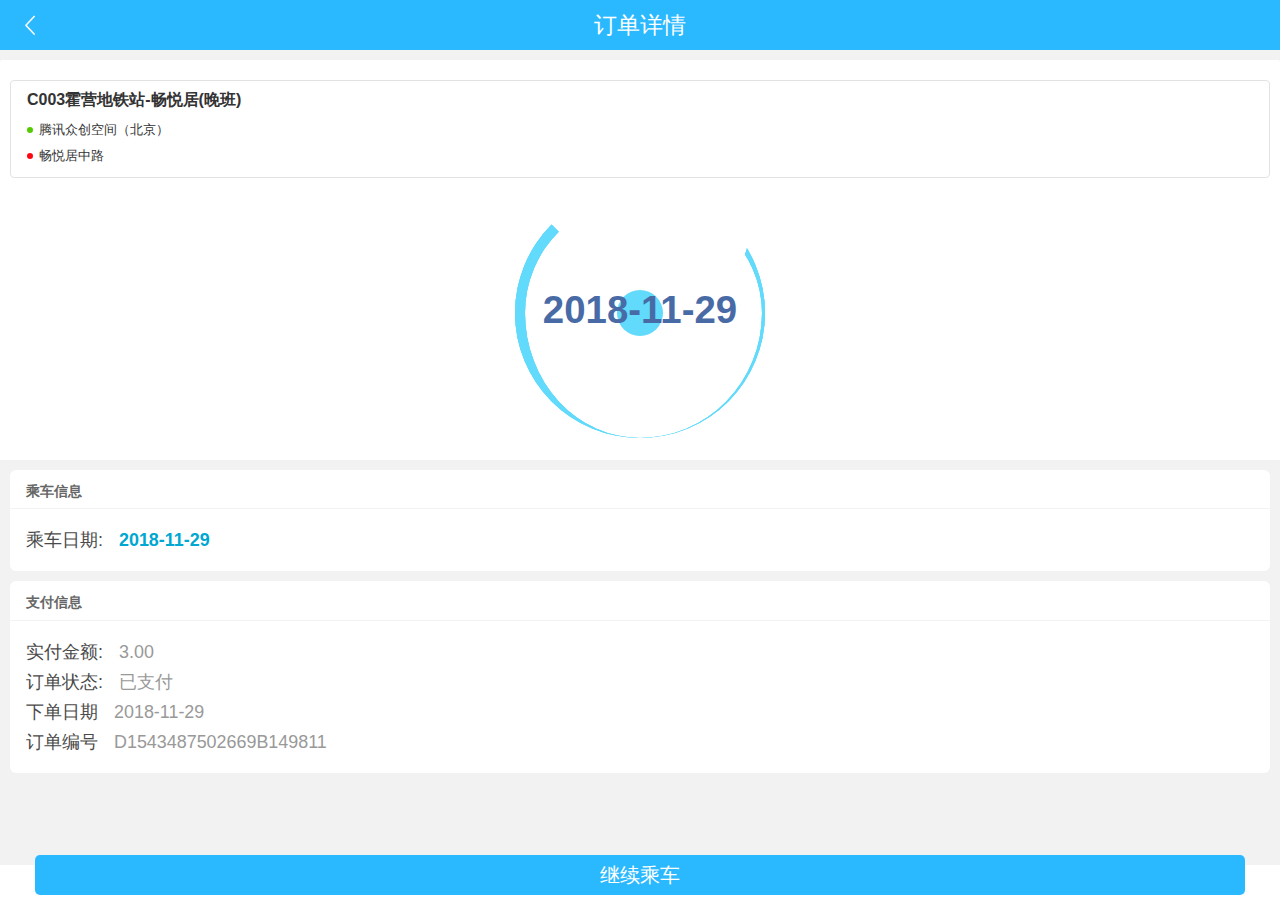
==== index.html @ df931cf4 "commit" ====
<!DOCTYPE html>
<html>
    <head>
        <meta charset="UTF-8">
        <title>Rainbow</title>
        <meta content='width=device-width, initial-scale=1, maximum-scale=1, user-scalable=no' name='viewport'>
        <meta name="viewport" content="initial-scale=1.0, user-scalable=no" />
        <link href="./weui.min.css" rel="stylesheet" />
        <link href="./jquery-weui.css" rel="stylesheet" />
        <link href="./wechat.css" rel="stylesheet" />
        <script src="./vue.js"></script>

        <style>
            #cnzz_stat_icon_1261420836{
                display: none;
            }
        </style>
    </head>
    <body>
<link rel="stylesheet" href="./ticket.css" />
<style type="text/css">
    /* body {
         overflow: hidden;
     }*/
    .weui_cell_new:before {
        content: " ";
        position: absolute;
        top: 0;
        width: 100%;
        height: 1px;
        color: #D9D9D9;
        -webkit-transform-origin: 0 0;
        transform-origin: 0 0;
        -webkit-transform: scaleY(0.5);
        transform: scaleY(0.5);
        left: 15px;
    }

    .weui_cell {
        border-bottom: 1px solid #f2f2f2;
    }
    .weui_cell:after{
        border: none;
    }
    #orderDetail {
        position: absolute;
        padding-bottom: 80px;
        top: 50px;
        bottom: 35px;
        left: 0;
        right: 0;
    }
    #nowTicket{
        width: 97%;
        padding: 6px 1.5%;
        background: #fff;
        border-radius: 6px;
    }
    .open_wechat{
        display: none;
        position: fixed;
        top: -1px;
        left: 0;
        z-index: 10;
    }
    .open_wechat img{
        width: 100%;
    }
    #share{
        display: none;
    }
    .every_bill_title{
        margin-right: 16px;
    }
</style>

<div class="open_wechat">
    <img src="http://www.rainbow-bus.cn/rainbow/wechat/img/open_wechat.png">
</div>
<div id="ferryDetails">
    <div class="headerBar ">
        <a class="go_back" href="javascript:void(0);"></a>
        订单详情
        <span class="cright back_rule" id="backRule" href="javascript:void(0)" hidden><i>?</i></span>
        <span class="cright back_ticket" style="width:40px;right:30px;" id="bak" href="javascript:void(0)" hidden>退款</span>
    </div>
    <div class="content" id="orderDetail">
        <div class="driver_name" style="display: none;">
            <p class="diver_name_word" id="busDriver1"></p>
            <p class="diver_procurator" id="procurator"></p>
        </div>
        <div class=" bill_number" style="height: 10px;">
            <!--订单编号：<span id="orderNum"></span>-->
        </div>

        <div class="today_ticket" style="padding:10px 0; background: #fff" v-if="isCheckTicket">
            <div class="ticket_title clearfix" style="height: 98px;">
                <h3 class="route_name" v-text="routeName"></h3>
                <div class="start_end clearfix">
                    <p class=" start_ads clearfix" style=" height:18px; line-height: 18px; font-size: 13px;">
                        <i class=" cleft start_circle"></i>
                        <span class="cleft" v-text="firstStationName"></span>
                    </p>
                    <p class=" end_ads clearfix" style=" height:18px; line-height: 18px; font-size: 13px;">
                        <i class="cleft end_circle"></i>
                        <span class="cleft" v-text="lastStationName"></span>
                    </p>
                </div>
            </div>
            <div class="" style="height:200px;">
                <!--<h3 style=" margin-top: 12px; font-size: 43px; padding: 36px 0 0; text-align: center;color:#486ba6; " id="car_number1"></h3>-->
                <div class="seat_info" style="color: #486ba6;">
                    <div class="clearfix bg_animate seat_info_block" style=" position: absolute; top: 96px; font-size: 1.5rem; font-weight: bold; width:100%; margin: 0 auto;text-align: center;z-index: 10; background-image: none;">
                        <div>
                            <span v-text="carTime"></span>
                        </div>
                    </div>
                    <!--旋转-->
                    <div class="circles" style="top:0" v-show="isCheckTicket">
                        <!--v-show="isCheckTicket"-->
                        <div></div>
                        <div></div>
                        <div></div>
                        <span></span>
                    </div>
                </div>
            </div>
    </div>
        <div id="otherTicket" class="bill_details" style="padding-bottom: 13px;" v-if="!isCheckTicket">
        <div class="clearfix route_details_title">
            <h3 class="route_name cleft" id="route_name1" v-text="routeName"></h3>
        </div>
        <div class="start_end">
            <div class="clearfix start_point mt2">
                <i class=" cleft start_circle"></i>
                <p class="cleft" style="width: 84%; overflow:hidden; white-space: nowrap;text-overflow: ellipsis " v-text="firstStationName"></p>
            </div>

            <div class="clearfix end_point">
                <i class=" cleft end_circle"></i>
                <p class="cleft" style="width: 84%; overflow:hidden; " v-text="lastStationName"></p>
            </div>
        </div>
        <div class="seat_info" style="display: none;">
            <div class="clearfix seat_info_block" style="font-weight: bold; width:90%; margin: 0 auto;text-align: center;">
                <div>
                </div>
            </div>
        </div>
        </div>
        <div id="more_operate" class="clearfix more_operate" style="display: none;">
        <a id="join_talk" class="cleft car_position join_talk_2">加入群聊</a>
        <a id="vp" class="cright car_position" href="javascript:void(0);">站点信息</a>
        </div>
        <div id="other_details_info">
        <div class="bill_details">
            <h3 class="route_details_title">乘车信息</h3>
            <ul class="bill_details_list">
                <li class="clearfix">
                    <span class="cleft every_bill_title">乘车日期:</span>
                    <p class="cleft" style="color: #00a7d0; font-weight: bold;" v-text="carTime"></p>
                </li>
            </ul>
        </div>

        <div class="bill_details">
            <h3 class="route_details_title">支付信息</h3>
            <ul class="bill_details_list">
                <li class="clearfix">
                    <span class="cleft every_bill_title">实付金额:</span>
                    <p class="cleft" id="paid" v-text="money"></p>
                </li>
                <li class="clearfix">
                    <span class="cleft every_bill_title">订单状态:</span>
                    <p class="cleft" id="orderState" v-text="orderStatusT"></p>
                </li>
                <li class="clearfix">
                    <span class="cleft every_bill_title ">下单日期</span>
                    <p class="cleft orange" style="color: #999;" v-text="carTime"></p>
                </li>
                <li class="clearfix">
                    <span class="cleft every_bill_title ">订单编号</span>
                    <p class="cleft orange" style="color: #999;" v-text="orderNumber"></p>
                </li>
            </ul>
        </div>
        <div style="height: 2px;background: #f2f2f2;"></div>
        <div class="weui_cell_new" style="display:none ;padding: 0px 10px 0px 10px;">
            <div class="weui_cell_bd weui_cell_primary" style="font-size: 12px;">
                <span>发车时间：</span><span id="routeTime"></span>
                <button id="payMoney" style="display: none;float: right;margin-right: 10px;color:white;
                    height: 30px;width: 60px;background-color: #05B402;border: 0;border-radius: 5px;">支付
                </button>

            </div>
        </div>
        </div>



    <div class="weui_cells" style=" display:none ;margin-top:0;background-color: white;">
        <div class="weui_cell" style="padding: 10px;border:0;">
            <div class="weui_cell_bd weui_cell_primary">
                <span id="type"></span>
            </div>
            <div class="weui_cell_new">
                <div class="weui_cell_bd weui_cell_primary" style="font-size: 12px;">
                    <!--<span>下单时间：</span><span id="createTime"></span>-->
                </div>
            </div>
        </div>
        <div class="weui_cell" style="padding: 5px 10px 5px 10px;">
            <div class="weui_cell_bd weui_cell_primary" style=" font-size: 16px">
                <span id="routeName"></span>
            </div>
        </div>
        <div class="weui_cell_new" style="padding: 0px 10px 0px 10px;border-top: 5px;">
            <div class="weui_cell_bd weui_cell_primary" style="font-size: 12px">
                <span>行&#12288;&#12288;程：</span><span id="distance"></span><span>公里</span>
            </div>
        </div>
        <div class="weui_cell_new" style="padding: 0px 10px 0px 10px;">
            <div class="weui_cell_bd weui_cell_primary" style="font-size: 12px;">
                <span>用&#12288;&#12288;时：约<span id="tripTime"></span>分钟</span>
            </div>
        </div>

        <div class="weui_cell_new" style="padding: 0px 10px 0px 10px;border-top: 5px;">
            <div class="weui_cell_bd weui_cell_primary" style="font-size: 12px">
                <span>到站时间：</span><span id="firstTime"></span>
            </div>
        </div>
        <div class="weui_cell weui-row weui-no-gutter" style="font-size: 14px; ">
            <div class="weui_cell_bd weui_cell_primary weui-col-60">
                <span>车票</span>
            </div>
            <div class=" weui-col-40 weui-row weui-no-gutter" style="color: red">
                <span class="weui-col-50" style="padding-left: 15%;">X<span id="count"></span></span>
                <span class="weui-col-50">￥<span id="ticketPrice"></span></span>
            </div>
        </div>
        <div id="service" class="weui_cells" style="margin-top: 0"></div>

    </div>
    </div>
    <div class="pay_moneyDiv" style="position: fixed; padding-top: 0;">
        <a id="btn_a" href="/rainbow/wechat/cht" class="weui_btn_warn pay_money_btn">继续乘车</a>
    </div>
    <div class="weui_dialog_confirm" id="dialog1" style="display: none;">
        <div class="weui_mask weui_mask_visible"></div>
        <div class="weui_dialog weui_dialog_visible">
            <div class="trade_record_title" style="width: 50%;border-color: #999; margin: 0 auto 26px;;">
                <p style="background: #fafafc;font-size: 0.8rem;color: #555; font-weight: bold;">退订车票</p>
            </div>
            <div class="weui_dialog_bd" style="color: #333; text-align: center; font-size: 15px;"><span v-text="firstStationName"></span>--<span v-text="lastStationName"></span></div>
            <div class="weui_dialog_bd" style="margin: 10px auto; font-size: 14px; text-align: center;">乘车日期<span id="serviceDate_t"></span><br />退款金额￥<span id="paid_t"></span><span id="pay_hand" style="display: none;">&nbsp;&nbsp;手续费￥<span id="pay_handling"></span></span></div>

            <!--<div class="weui_dialog_bd">退款金额￥<span>20.00</span></div>-->
            <!--<div class="weui_dialog_bd">退款后,金额会以零钱方式退回到您的账户</div>-->
            <div class="clearfix" style="margin: 20px;">
                <a id="cancelBtn" href="javascript:;" class="cright pay_money_btn" style="width: 47%; height: 38px;background: #fff;color:#999;border:1px solid #ccc; ">取消</a>
                <a id="okBtn" href="javascript:;" class="cleft pay_money_btn" style="width: 47%;">确定</a>
            </div>
            <p id="returnCount" style="margin:-10px 0 10px 0;text-align: center;color: red"></p>
        </div>
    </div>

    <div class="weui_dialog_alert" id="dialogDelete" style="display: none;">
        <div class="weui_mask weui_mask_visible"></div>
        <div class="weui_dialog weui_dialog_visible">
            <div class="weui_dialog_hd"><strong class="weui_dialog_title">提示</strong></div>
            <div class="weui_dialog_bd">
                <div class="weui_cell">
                    <label style="width: 100%;text-align: center;">是否确定删除</label>
                </div>
            </div>
            <div class="weui_dialog_ft">
                <a id="noDelete" href="javascript:;" class="weui_btn_dialog default"
                   style="border-right: 2px solid #d5d5d6;">取消</a>
                <a id="okDelete" href="javascript:;" class="weui_btn_dialog primary">确定</a>
            </div>
        </div>
    </div>
    <form id="detailForm" action="" method="post">
        <input id="soIdHidden" name="soIdHidden" type="hidden" value="154348750287822099187"/>
        <input id="buyTypeHidden" type="hidden" />
        <input id="tbHidden" name="tbHidden" type="hidden" value="0"/>
        <input id="idHidden" type="hidden"/>
        <input id="tboneHidden" type="hidden"/>
        <input id="moneyHidden" type="hidden"/>
        <input id="passengerIdHidden" type="hidden"/>
        <input id="driverIdHidden" type="hidden"/>
        <input id="goodCountC" type="hidden"/>
        <input id="badCountC" type="hidden"/>
        <input id="planIdHidden" type="hidden"/>
        <input id="routesId" name="routesIdHidden" type="hidden" value=""/>
        <input id="uid" name="uidHidden" type="hidden" value=""/>
        <input id="did" name="didHidden" type="hidden" value=""/>
        <input id="orderId" name="orderIdHidden" type="hidden" />
        <input id="createTimeHidden" name="createTimeHidden" type="hidden" />
        <!--分享title-->
        <input id="titleHidden" name="titleHidden" type="hidden" />
        <!--分享url-->
        <input id="urlHidden" name="urlHidden" type="hidden" />
        <!--分享imgUrl-->
        <input id="imgUrlHidden" name="imgUrlHidden" type="hidden" />
    </form>
</div>
        <div class="weui_dialog_alert" id="dialog" style="display: none;">
            <div class="weui_mask weui_mask_visible"></div>
            <div class="weui_dialog weui_dialog_visible">
                <div class="weui_dialog_hd"><strong class="weui_dialog_title"></strong></div>
                <div class="weui_dialog_bd"></div>
                <div class="weui_dialog_ft">
                    <a id="okBtn"  href="javascript:$('#dialog').hide();" class="weui_btn_dialog primary">确定</a>
                </div>
            </div>
        </div>

        <!--new dialog-->
        <div class="weui_dialog_alert" id="newDialog" style="display: none;">
            <div class="weui_mask weui_mask_visible" id="closeDialog" ></div>
            <div class="weui_dialog weui_dialog_visible">
                <!--<div class="weui_dialog_hd"><strong class="weui_dialog_title"></strong></div>-->
                <div class="clearfix weui_dialog_bd" style="padding: 18px 0;">
                    <div class="cleft dig_img">&nbsp;</div>
                    <div class="cleft dig_content" style="width: 63%;">
                        <img class="dig_warning" src="/rainbow/wechat/img/dig_warning.png">
                        <img class="dig_success" src="/rainbow/wechat/img/dig_success.png">
                        <div class="dig_title"></div>
                        <div class="dig_text"></div>
                    </div>
                </div>
               <!-- <div class="weui_dialog_ft">
                    <a id="closeDialog" href="javascript:$('#dialog').hide();" class="weui_btn_dialog primary">确定</a>
                </div>-->
            </div>
        </div>
        <form>
            <input id="userId_index" type="hidden" />
        </form>
<script>
    new Vue({
        el:'#ferryDetails',
        data:{
            routeName:'',
            orderId:'',
            orderNumber:'',
            carTime:'',
            driveName:'',
            money:'',
            orderStatus: '1',
            isCheckTicket: false,
            firstStationName:'',
            lastStationName:'',
        },
        mounted:function () {
            this.getDetails();
        },
        computed:{
            orderStatusT:function () {
                if(this.orderStatus == 0){
                    return '已支付'
                }else {
                    return '已失效'
                }
            }
        },
        methods:{
            getDetails:function () {
                var res = {"status":true,"code":200,"msg":"OK","data":[{"orderInfo":{"isArchived":0,"id":"154348750287822099187","routeType1":0,"isFavorable":null,"nonce_str":"98F3C7095E8E104FC156","prepay_id":"wx29183142829459cf4b55cbfb2120853820","driverName":"袁师傅","bus_number":"C004","bus_order_number":"京AW7502","driverId":225,"goodNo":0,"badNo":0,"service_number_plans_id":16078,"sumPrice":"3.00","sfMoney":"3.00","ticketCount":1,"orderSeats":null,"seatNum":null,"evaluation":null,"money":"0.00","passengerId":149811,"ticketCoupons":0,"state":0,"isCheckTicket":1,"routeName":"C003霍营地铁站-畅悦居(晚班)","routesId":682,"routeType":0,"firstTime":"18:00:00","finalTime":"21:05:00","distance":0,"createTime":"2018-11-29 18:31:42","create_time":"2018-11-29T10:31:42.000Z","orderNumber":"D1543487502669B149811","ticketPrice":"3.00","serviceDate":"2018-11-29","serviceEndDate":"2018-11-29 21:05","serviceTime":"18:00:00","enable":1,"complete":0,"snpId":16078,"serviceDateTime":"2018-11-29 17:30","first_stationTime":"2018-11-29 18:00","last_stationTime":"2018-11-29 18:15","up_station_id":16411,"down_station_id":14753,"now":"2018-11-29 18:31:52","up_station_name":"腾讯众创空间（北京）","down_station_name":"畅悦居中路","buy_ticket_type":null,"up_station_time":"2018-11-29 00:00"},"teXiao":"green_line"}]}
                // axios.post('/rainbow/wechat/shuttlebus/getOrederInfo',{
                //     isArchived: '0',
                //     orderId:'154348750287822099187'
                // }).then(function (res) {
                //     if(res.status){
                    console.log('loaded')
                        var details = res.data[0].orderInfo;
                        this.orderId = details.id;
                        this.orderNumber = details.orderNumber;
                        this.carTime = details.createTime.split(' ')[0];
                        this.driveName = details.driverName;
                        this.routeName = details.routeName;
                        this.money = details.sumPrice;
                        this.orderStatus = details.state;
                        this.firstStationName = details.up_station_name;
                        this.lastStationName = details.down_station_name;
                        if(details.isCheckTicket == 1){ //是否验票
                            this.isCheckTicket = true;
                        }
                //     }
                // }.bind(this)).catch(function (err) {
                //     console.log(err.msg);
                // })
            }
        }
    })
</script>
    </body>
</html>
---- weui.min.css ----
/*!
 * WeUI v0.4.0 (https://github.com/weui/weui)
 * Copyright 2016 Tencent, Inc.
 * Licensed under the MIT license
 */html{-ms-text-size-adjust:100%;-webkit-text-size-adjust:100%}body{line-height:1.6;font-family:Helvetica Neue,Helvetica,Arial,sans-serif}*{margin:0;padding:0}a img{border:0}a{text-decoration:none}@font-face{font-weight:400;font-style:normal;font-family:weui;src:url('[data-uri]') format('truetype')}[class*=" weui_icon_"]:before,[class^=weui_icon_]:before{font-family:weui;font-style:normal;font-weight:400;speak:none;display:inline-block;vertical-align:middle;text-decoration:inherit;width:1em;margin-right:.2em;text-align:center;font-variant:normal;text-transform:none;line-height:1em;margin-left:.2em}.weui_icon_circle:before{content:"\EA01"}.weui_icon_download:before{content:"\EA02"}.weui_icon_info:before{content:"\EA03"}.weui_icon_safe_success:before{content:"\EA04"}.weui_icon_safe_warn:before{content:"\EA05"}.weui_icon_success:before{content:"\EA06"}.weui_icon_success_circle:before{content:"\EA07"}.weui_icon_success_no_circle:before{content:"\EA08"}.weui_icon_waiting:before{content:"\EA09"}.weui_icon_waiting_circle:before{content:"\EA0A"}.weui_icon_warn:before{content:"\EA0B"}.weui_icon_info_circle:before{content:"\EA0C"}.weui_icon_cancel:before{content:"\EA0D"}.weui_icon_search:before{content:"\EA0E"}.weui_icon_clear:before{content:"\EA0F"}[class*=" weui_icon_"]:before,[class^=weui_icon_]:before{margin:0}.weui_icon_success:before{font-size:23px;color:#09bb07}.weui_icon_waiting:before{font-size:23px;color:#10aeff}.weui_icon_warn:before{font-size:23px;color:#f43530}.weui_icon_info:before{font-size:23px;color:#10aeff}.weui_icon_success_circle:before,.weui_icon_success_no_circle:before{font-size:23px;color:#09bb07}.weui_icon_waiting_circle:before{font-size:23px;color:#10aeff}.weui_icon_circle:before{font-size:23px;color:#c9c9c9}.weui_icon_download:before,.weui_icon_info_circle:before{font-size:23px;color:#09bb07}.weui_icon_safe_success:before{color:#09bb07}.weui_icon_safe_warn:before{color:#ffbe00}.weui_icon_cancel:before{color:#f43530;font-size:22px}.weui_icon_clear:before,.weui_icon_search:before{color:#b2b2b2;font-size:14px}.weui_icon_msg:before{font-size:104px}.weui_icon_warn.weui_icon_msg:before{color:#f76260}.weui_icon_safe:before{font-size:104px}.weui_btn.weui_btn_mini{line-height:1.9;font-size:14px;padding:0 .75em;display:inline-block}button.weui_btn,input.weui_btn{width:100%;border-width:0;outline:0;-webkit-appearance:none}button.weui_btn:focus,input.weui_btn:focus{outline:0}button.weui_btn_inline,button.weui_btn_mini,input.weui_btn_inline,input.weui_btn_mini{width:auto}.weui_btn+.weui_btn{margin-top:15px}.weui_btn.weui_btn_inline+.weui_btn.weui_btn_inline{margin-top:auto;margin-left:15px}.weui_btn_area{margin:1.17647059em 15px .3em}.weui_btn_area.weui_btn_area_inline{display:-webkit-box;display:-webkit-flex;display:-ms-flexbox;display:flex}.weui_btn_area.weui_btn_area_inline .weui_btn{margin-top:auto;margin-right:15px;width:100%;-webkit-box-flex:1;-webkit-flex:1;-ms-flex:1;flex:1}.weui_btn_area.weui_btn_area_inline .weui_btn:last-child{margin-right:0}.weui_btn{position:relative;display:block;margin-left:auto;margin-right:auto;padding-left:14px;padding-right:14px;box-sizing:border-box;font-size:18px;text-align:center;text-decoration:none;color:#fff;line-height:2.33333333;border-radius:5px;-webkit-tap-highlight-color:rgba(0,0,0,0);overflow:hidden}.weui_btn:after{content:" ";width:200%;height:200%;position:absolute;top:0;left:0;border:1px solid rgba(0,0,0,.2);-webkit-transform:scale(.5);transform:scale(.5);-webkit-transform-origin:0 0;transform-origin:0 0;box-sizing:border-box;border-radius:10px}.weui_btn.weui_btn_inline{display:inline-block}.weui_btn_default{background-color:#f7f7f7;color:#454545}.weui_btn_default:not(.weui_btn_disabled):visited{color:#454545}.weui_btn_default:not(.weui_btn_disabled):active{color:#a1a1a1;background-color:#dedede}.weui_btn_primary{background-color:#04be02}.weui_btn_primary:not(.weui_btn_disabled):visited{color:#fff}.weui_btn_primary:not(.weui_btn_disabled):active{color:hsla(0,0%,100%,.4);background-color:#039702}.weui_btn_warn{background-color:#ef4f4f}.weui_btn_warn:not(.weui_btn_disabled):visited{color:#fff}.weui_btn_warn:not(.weui_btn_disabled):active{color:hsla(0,0%,100%,.4);background-color:#c13e3e}.weui_btn_disabled{color:hsla(0,0%,100%,.6)}.weui_btn_disabled.weui_btn_default{color:#c9c9c9}.weui_btn_plain_primary{color:#04be02;border:1px solid #04be02}button.weui_btn_plain_primary,input.weui_btn_plain_primary{border-width:1px;background-color:transparent}.weui_btn_plain_primary:active{border-color:#039702}.weui_btn_plain_primary:after{border-width:0}.weui_btn_plain_default{color:#5a5a5a;border:1px solid #5a5a5a}button.weui_btn_plain_default,input.weui_btn_plain_default{border-width:1px;background-color:transparent}.weui_btn_plain_default:after{border-width:0}.weui_cell{position:relative}.weui_cell:before{content:" ";position:absolute;left:0;top:0;width:100%;height:1px;border-top:1px solid #d9d9d9;color:#d9d9d9;-webkit-transform-origin:0 0;transform-origin:0 0;-webkit-transform:scaleY(.5);transform:scaleY(.5);left:15px}.weui_cell:first-child:before{display:none}.weui_cells{margin-top:1.17647059em;background-color:#fff;line-height:1.41176471;font-size:17px;overflow:hidden;position:relative}.weui_cells:before{top:0;border-top:1px solid #d9d9d9;-webkit-transform-origin:0 0;transform-origin:0 0}.weui_cells:after,.weui_cells:before{content:" ";position:absolute;left:0;width:100%;height:1px;color:#d9d9d9;-webkit-transform:scaleY(.5);transform:scaleY(.5)}.weui_cells:after{bottom:0;border-bottom:1px solid #d9d9d9;-webkit-transform-origin:0 100%;transform-origin:0 100%}.weui_cells_title{margin-top:.77em;margin-bottom:.3em;padding-left:15px;padding-right:15px;color:#888;font-size:14px}.weui_cells_title+.weui_cells{margin-top:0}.weui_cells_tips{margin-top:.3em;color:#888;padding-left:15px;padding-right:15px;font-size:14px}.weui_cell{padding:10px 15px;position:relative;display:-webkit-box;display:-webkit-flex;display:-ms-flexbox;display:flex;-webkit-box-align:center;-webkit-align-items:center;-ms-flex-align:center;align-items:center}.weui_cell_ft{text-align:right;color:#888}.weui_cell_primary{-webkit-box-flex:1;-webkit-flex:1;-ms-flex:1;flex:1}.weui_cells_access .weui_cell:not(.no_access){-webkit-tap-highlight-color:rgba(0,0,0,0)}.weui_cells_access .weui_cell:not(.no_access):active{background-color:#ececec}.weui_cells_access a.weui_cell{color:inherit}.weui_cells_access .weui_cell_ft:after{content:" ";display:inline-block;-webkit-transform:rotate(45deg);transform:rotate(45deg);height:6px;width:6px;border-width:2px 2px 0 0;border-color:#c8c8cd;border-style:solid;position:relative;top:-2px;top:-1px;margin-left:.3em}.weui_check_label{-webkit-tap-highlight-color:rgba(0,0,0,0)}.weui_check{position:absolute;left:-9999em}.weui_cells_radio .weui_cell_ft{padding-left:.35em}.weui_cells_radio .weui_cell:active{background-color:#ececec}.weui_cells_radio .weui_check:checked+.weui_icon_checked:before{display:block;content:'\EA08';color:#09bb07;font-size:16px}.weui_cells_checkbox .weui_cell_hd{padding-right:.35em}.weui_cells_checkbox .weui_cell:active{background-color:#ececec}.weui_cells_checkbox .weui_icon_checked:before{content:'\EA01';color:#c9c9c9;font-size:23px;display:block}.weui_cells_checkbox .weui_check:checked+.weui_icon_checked:before{content:'\EA06';color:#09bb07}.weui_label{display:block;width:3em}.weui_input{width:100%;border:0;outline:0;-webkit-appearance:none;background-color:transparent;font-size:inherit;color:inherit;height:1.41176471em;line-height:1.41176471}.weui_input::-webkit-inner-spin-button,.weui_input::-webkit-outer-spin-button{-webkit-appearance:none;margin:0}.weui_textarea{display:block;border:0;resize:none;width:100%;color:inherit;font-size:1em;line-height:inherit;outline:0}.weui_textarea_counter{color:#b2b2b2;text-align:right}.weui_cell_warn .weui_textarea_counter{color:#e64340}.weui_toptips{display:none;position:fixed;-webkit-transform:translateZ(0);width:100%;top:0;line-height:2.3;font-size:14px;text-align:center;color:#fff;z-index:2}.weui_toptips.weui_warn{background-color:#e64340}.weui_cells_form .weui_cell_warn{color:#e64340}.weui_cells_form .weui_cell_warn .weui_icon_warn{display:inline-block}.weui_cells_form .weui_cell_hd{padding-right:.3em}.weui_cells_form .weui_cell_ft{font-size:0}.weui_cells_form .weui_icon_warn{display:none}.weui_cells_form input,.weui_cells_form label[for],.weui_cells_form textarea{-webkit-tap-highlight-color:rgba(0,0,0,0)}.weui_cell_select{padding:0}.weui_cell_select .weui_select{padding-right:30px}.weui_cell_select .weui_cell_bd:after{content:" ";display:inline-block;-webkit-transform:rotate(45deg);transform:rotate(45deg);height:6px;width:6px;border-width:2px 2px 0 0;border-color:#c8c8cd;border-style:solid;position:relative;top:-2px;position:absolute;top:50%;right:15px;margin-top:-3px}.weui_select{-webkit-appearance:none;border:0;outline:0;background-color:transparent;width:100%;font-size:inherit;height:44px;position:relative;z-index:1;padding-left:15px}.weui_select_before{padding-right:15px}.weui_select_before .weui_select{width:auto}.weui_select_before .weui_cell_hd{position:relative}.weui_select_before .weui_cell_hd:after{content:" ";position:absolute;right:0;top:0;width:1px;height:100%;border-right:1px solid #d9d9d9;color:#d9d9d9;-webkit-transform-origin:100% 0;transform-origin:100% 0;-webkit-transform:scaleX(.5);transform:scaleX(.5)}.weui_select_before .weui_cell_hd:before{content:" ";display:inline-block;-webkit-transform:rotate(45deg);transform:rotate(45deg);height:6px;width:6px;border-width:2px 2px 0 0;border-color:#c8c8cd;border-style:solid;position:relative;top:-2px;position:absolute;top:50%;right:15px;margin-top:-3px}.weui_select_before .weui_cell_bd{padding-left:15px}.weui_select_before .weui_cell_bd:after{display:none}.weui_select_after{padding-left:15px}.weui_vcode{padding-top:0;padding-right:0;padding-bottom:0}.weui_vcode .weui_cell_ft img{margin-left:5px;height:44px;vertical-align:middle}.weui_cell_switch{padding-top:6px;padding-bottom:6px}.weui_switch{-webkit-appearance:none;-moz-appearance:none;appearance:none;position:relative;width:52px;height:32px;border:1px solid #dfdfdf;outline:0;border-radius:16px;box-sizing:border-box;background:#dfdfdf}.weui_switch:before{width:50px;background-color:#fdfdfd}.weui_switch:after,.weui_switch:before{content:" ";position:absolute;top:0;left:0;height:30px;border-radius:15px;-webkit-transition:-webkit-transform .3s;transition:-webkit-transform .3s;transition:transform .3s;transition:transform .3s,-webkit-transform .3s}.weui_switch:after{width:30px;background-color:#fff;box-shadow:0 1px 3px rgba(0,0,0,.4)}.weui_switch:checked{border-color:#04be02;background-color:#04be02}.weui_switch:checked:before{-webkit-transform:scale(0);transform:scale(0)}.weui_switch:checked:after{-webkit-transform:translateX(20px);transform:translateX(20px)}.weui_uploader_hd{padding-top:0;padding-right:0;padding-left:0}.weui_uploader_hd .weui_cell_ft{font-size:1em}.weui_uploader_bd{margin-bottom:-4px;margin-right:-9px;overflow:hidden}.weui_uploader_files{list-style:none}.weui_uploader_file{float:left;margin-right:9px;margin-bottom:9px;width:79px;height:79px;background:no-repeat 50%;background-size:cover}.weui_uploader_status{position:relative}.weui_uploader_status:before{content:" ";position:absolute;top:0;right:0;bottom:0;left:0;background-color:rgba(0,0,0,.5)}.weui_uploader_status .weui_uploader_status_content{position:absolute;top:50%;left:50%;-webkit-transform:translate(-50%,-50%);transform:translate(-50%,-50%);color:#fff}.weui_uploader_status .weui_icon_warn{display:block}.weui_uploader_input_wrp{float:left;position:relative;margin-right:9px;margin-bottom:9px;width:77px;height:77px;border:1px solid #d9d9d9}.weui_uploader_input_wrp:after,.weui_uploader_input_wrp:before{content:" ";position:absolute;top:50%;left:50%;-webkit-transform:translate(-50%,-50%);transform:translate(-50%,-50%);background-color:#d9d9d9}.weui_uploader_input_wrp:before{width:2px;height:39.5px}.weui_uploader_input_wrp:after{width:39.5px;height:2px}.weui_uploader_input_wrp:active{border-color:#999}.weui_uploader_input_wrp:active:after,.weui_uploader_input_wrp:active:before{background-color:#999}.weui_uploader_input{position:absolute;z-index:1;top:0;left:0;width:100%;height:100%;opacity:0;-webkit-tap-highlight-color:rgba(0,0,0,0)}.weui_msg{padding-top:36px;text-align:center}.weui_msg .weui_icon_area{margin-bottom:30px}.weui_msg .weui_text_area{margin-bottom:25px;padding:0 20px}.weui_msg .weui_msg_title{margin-bottom:5px;font-weight:400;font-size:20px}.weui_msg .weui_msg_desc{font-size:14px;color:#888}.weui_msg .weui_opr_area{margin-bottom:25px}.weui_msg .weui_extra_area{margin-bottom:15px;font-size:14px;color:#888}.weui_msg .weui_extra_area a{color:#61749b}@media screen and (min-height:438px){.weui_extra_area{position:fixed;left:0;bottom:0;width:100%;text-align:center}}.weui_article{padding:20px 15px;font-size:15px}.weui_article section{margin-bottom:1.5em}.weui_article h1{font-size:17px;font-weight:400;margin-bottom:.75em}.weui_article h2{font-size:16px;font-weight:400;margin-bottom:.3em}.weui_article h3{font-weight:400;font-size:15px}.weui_tabbar{display:-webkit-box;display:-webkit-flex;display:-ms-flexbox;display:flex;position:absolute;bottom:0;width:100%;background-color:#f7f7fa}.weui_tabbar:before{content:" ";position:absolute;left:0;top:0;width:100%;height:1px;border-top:1px solid #979797;color:#979797;-webkit-transform-origin:0 0;transform-origin:0 0;-webkit-transform:scaleY(.5);transform:scaleY(.5)}.weui_tabbar_item{display:block;-webkit-box-flex:1;-webkit-flex:1;-ms-flex:1;flex:1;padding:7px 0 0;-webkit-tap-highlight-color:transparent}.weui_tabbar_item.weui_bar_item_on .weui_tabbar_label{color:#09bb07}.weui_tabbar_icon{margin:0 auto;width:24px;height:24px}.weui_tabbar_icon img{display:block;width:100%;height:100%}.weui_tabbar_icon+.weui_tabbar_label{margin-top:5px}.weui_tabbar_label{text-align:center;color:#888;font-size:12px}.weui_navbar{display:-webkit-box;display:-webkit-flex;display:-ms-flexbox;display:flex;position:absolute;top:0;width:100%;background-color:#fafafa}.weui_navbar:after{content:" ";position:absolute;left:0;bottom:0;width:100%;height:1px;border-bottom:1px solid #bcbab6;color:#bcbab6;-webkit-transform-origin:0 100%;transform-origin:0 100%;-webkit-transform:scaleY(.5);transform:scaleY(.5)}.weui_navbar+.weui_tab_bd{padding-top:50px;padding-bottom:0}.weui_navbar_item{position:relative;display:block;-webkit-box-flex:1;-webkit-flex:1;-ms-flex:1;flex:1;padding:13px 0;text-align:center;font-size:15px;-webkit-tap-highlight-color:transparent}.weui_navbar_item:active{background-color:#ededed}.weui_navbar_item.weui_bar_item_on{background-color:#f5f5f5}.weui_navbar_item:after{content:" ";position:absolute;right:0;top:0;width:1px;height:100%;border-right:1px solid #ccc;color:#ccc;-webkit-transform-origin:100% 0;transform-origin:100% 0;-webkit-transform:scaleX(.5);transform:scaleX(.5)}.weui_navbar_item:last-child:after{display:none}.weui_tab{position:relative;height:100%}.weui_tab_bd{box-sizing:border-box;height:100%;padding-bottom:55px;overflow:auto;-webkit-overflow-scrolling:touch}.weui_tab_bd_item{display:none}.weui_progress{display:-webkit-box;display:-webkit-flex;display:-ms-flexbox;display:flex;-webkit-box-align:center;-webkit-align-items:center;-ms-flex-align:center;align-items:center}.weui_progress_bar{background-color:#ebebeb;height:3px;-webkit-box-flex:1;-webkit-flex:1;-ms-flex:1;flex:1}.weui_progress_inner_bar{width:0;height:100%;background-color:#09bb07}.weui_progress_opr{display:block;margin-left:15px;font-size:0}.weui_panel{background-color:#fff;margin-top:10px;position:relative;overflow:hidden}.weui_panel:first-child{margin-top:0}.weui_panel:before{top:0;border-top:1px solid #e5e5e5;-webkit-transform-origin:0 0;transform-origin:0 0}.weui_panel:after,.weui_panel:before{content:" ";position:absolute;left:0;width:100%;height:1px;color:#e5e5e5;-webkit-transform:scaleY(.5);transform:scaleY(.5)}.weui_panel:after{bottom:0;border-bottom:1px solid #e5e5e5;-webkit-transform-origin:0 100%;transform-origin:0 100%}.weui_panel_hd{padding:14px 15px 10px;color:#999;font-size:13px;position:relative}.weui_panel_hd:after{content:" ";position:absolute;left:0;bottom:0;width:100%;height:1px;border-bottom:1px solid #e5e5e5;color:#e5e5e5;-webkit-transform-origin:0 100%;transform-origin:0 100%;-webkit-transform:scaleY(.5);transform:scaleY(.5);left:15px}.weui_panel_ft{padding:10px 15px 12px;color:#999;font-size:14px;position:relative}.weui_panel_ft:before{content:" ";position:absolute;left:0;top:0;width:100%;height:1px;border-top:1px solid #e5e5e5;color:#e5e5e5;-webkit-transform-origin:0 0;transform-origin:0 0;-webkit-transform:scaleY(.5);transform:scaleY(.5);left:15px}.weui_panel_access .weui_panel_ft{display:block;color:#586c94;-webkit-tap-highlight-color:rgba(0,0,0,0)}.weui_panel_access .weui_panel_ft:active{background-color:#ececec}.weui_panel_access .weui_panel_ft:after{content:" ";display:inline-block;-webkit-transform:rotate(45deg);transform:rotate(45deg);height:6px;width:6px;border-width:2px 2px 0 0;border-color:#c7c7cc;border-style:solid;position:relative;top:-2px;position:absolute;right:15px;top:50%;margin-top:-4px}.weui_media_box{padding:15px;position:relative}.weui_media_box:before{content:" ";position:absolute;left:0;top:0;width:100%;height:1px;border-top:1px solid #e5e5e5;color:#e5e5e5;-webkit-transform-origin:0 0;transform-origin:0 0;-webkit-transform:scaleY(.5);transform:scaleY(.5);left:15px}.weui_media_box:first-child:before{display:none}a.weui_media_box{color:#000;-webkit-tap-highlight-color:rgba(0,0,0,0)}a.weui_media_box:active{background-color:#ececec}.weui_media_box .weui_media_title{font-weight:400;font-size:17px;width:auto;overflow:hidden;text-overflow:ellipsis;white-space:nowrap;word-wrap:normal;word-wrap:break-word;word-break:break-all}.weui_media_box .weui_media_desc{color:#999;font-size:13px;line-height:1.2;overflow:hidden;text-overflow:ellipsis;display:-webkit-box;-webkit-box-orient:vertical;-webkit-line-clamp:2}.weui_media_box.weui_media_text .weui_media_title{margin-bottom:8px}.weui_media_box.weui_media_text .weui_media_info{margin-top:15px;padding-bottom:5px;font-size:13px;color:#cecece;line-height:1em;list-style:none;overflow:hidden}.weui_media_box.weui_media_text .weui_media_info_meta{float:left;padding-right:1em}.weui_media_box.weui_media_text .weui_media_info_meta.weui_media_info_meta_extra{padding-left:1em;border-left:1px solid #cecece}.weui_media_box.weui_media_appmsg{display:-webkit-box;display:-webkit-flex;display:-ms-flexbox;display:flex;-webkit-box-align:center;-webkit-align-items:center;-ms-flex-align:center;align-items:center}.weui_media_box.weui_media_appmsg .weui_media_hd{margin-right:.8em;width:60px;height:60px;line-height:60px;text-align:center}.weui_media_box.weui_media_appmsg .weui_media_appmsg_thumb{width:100%;max-height:100%;vertical-align:middle}.weui_media_box.weui_media_appmsg .weui_media_bd{-webkit-box-flex:1;-webkit-flex:1;-ms-flex:1;flex:1;min-width:0}.weui_media_box.weui_media_small_appmsg{padding:0}.weui_media_box.weui_media_small_appmsg .weui_cells{margin-top:0}.weui_media_box.weui_media_small_appmsg .weui_cells:before{display:none}.weui_grids{position:relative;overflow:hidden}.weui_grids:before{width:100%;height:1px;border-top:1px solid #d9d9d9;transform-origin:0 0;-webkit-transform:scaleY(.5);transform:scaleY(.5)}.weui_grids:after,.weui_grids:before{content:" ";position:absolute;left:0;top:0;color:#d9d9d9;-webkit-transform-origin:0 0}.weui_grids:after{width:1px;height:100%;border-left:1px solid #d9d9d9;transform-origin:0 0;-webkit-transform:scaleX(.5);transform:scaleX(.5)}.weui_grid{position:relative;float:left;padding:20px 10px;width:33.33333333%;box-sizing:border-box}.weui_grid:before{right:0;top:0;width:1px;height:100%;border-right:1px solid #d9d9d9;-webkit-transform-origin:100% 0;transform-origin:100% 0;-webkit-transform:scaleX(.5);transform:scaleX(.5)}.weui_grid:after,.weui_grid:before{content:" ";position:absolute;color:#d9d9d9}.weui_grid:after{left:0;bottom:0;width:100%;height:1px;border-bottom:1px solid #d9d9d9;-webkit-transform-origin:0 100%;transform-origin:0 100%;-webkit-transform:scaleY(.5);transform:scaleY(.5)}.weui_grid:active{background-color:#e4e4e4}.weui_grid_icon{width:28px;height:28px;margin:0 auto}.weui_grid_icon img{display:block;width:100%;height:100%}.weui_grid_icon+.weui_grid_label{margin-top:5px}.weui_grid_label{display:block;text-align:center;color:#000;font-size:14px}.weui_dialog{position:fixed;z-index:4;width:85%;top:50%;left:50%;-webkit-transform:translate(-50%,-50%);transform:translate(-50%,-50%);background-color:#fafafc;text-align:center;border-radius:3px}.weui_dialog_confirm .weui_dialog .weui_dialog_hd{padding:1.2em 20px .5em}.weui_dialog_confirm .weui_dialog .weui_dialog_bd{text-align:left}.weui_dialog_hd{padding:1.2em 0 .5em}.weui_dialog_title{font-weight:400;font-size:17px}.weui_dialog_bd{padding:0 20px;font-size:15px;color:#888;word-wrap:break-word;word-break:break-all}.weui_dialog_ft{position:relative;line-height:42px;margin-top:20px;font-size:17px;display:-webkit-box;display:-webkit-flex;display:-ms-flexbox;display:flex}.weui_dialog_ft a{display:block;-webkit-box-flex:1;-webkit-flex:1;-ms-flex:1;flex:1;color:#3cc51f;text-decoration:none;-webkit-tap-highlight-color:rgba(0,0,0,0)}.weui_dialog_ft a:active{background-color:#eee}.weui_dialog_ft:after{content:" ";position:absolute;left:0;top:0;width:100%;height:1px;border-top:1px solid #d5d5d6;color:#d5d5d6;-webkit-transform-origin:0 0;transform-origin:0 0;-webkit-transform:scaleY(.5);transform:scaleY(.5)}.weui_dialog_confirm .weui_dialog_ft a{position:relative}.weui_dialog_confirm .weui_dialog_ft a:after{content:" ";position:absolute;left:0;top:0;width:1px;height:100%;border-left:1px solid #d5d5d6;color:#d5d5d6;-webkit-transform-origin:0 0;transform-origin:0 0;-webkit-transform:scaleX(.5);transform:scaleX(.5)}.weui_dialog_confirm .weui_dialog_ft a:first-child:after{display:none}.weui_btn_dialog.default{color:#353535}.weui_btn_dialog.primary{color:#0bb20c}@media screen and (min-width:1024px){.weui_dialog{width:35%}}.weui_toast{position:fixed;z-index:3;width:7.6em;min-height:7.6em;top:180px;left:50%;margin-left:-3.8em;background:rgba(40,40,40,.75);text-align:center;border-radius:5px;color:#fff}.weui_icon_toast{margin:22px 0 0;display:block}.weui_icon_toast:before{content:'\EA08';color:#fff;font-size:55px}.weui_toast_content{margin:0 0 15px}.weui_loading_toast .weui_toast_content{margin-top:64%;font-size:14px}.weui_loading{position:absolute;width:0;z-index:5;left:50%;top:38%}.weui_loading_leaf{position:absolute;top:-1px;opacity:.25}.weui_loading_leaf:before{content:" ";position:absolute;width:8.14px;height:3.08px;background:#d1d1d5;box-shadow:0 0 1px rgba(0,0,0,.0980392);border-radius:1px;-webkit-transform-origin:left 50% 0;transform-origin:left 50% 0}.weui_loading_leaf_0{-webkit-animation:a 1.25s linear infinite;animation:a 1.25s linear infinite}.weui_loading_leaf_0:before{-webkit-transform:rotate(0deg) translate(7.92px);transform:rotate(0deg) translate(7.92px)}.weui_loading_leaf_1{-webkit-animation:b 1.25s linear infinite;animation:b 1.25s linear infinite}.weui_loading_leaf_1:before{-webkit-transform:rotate(30deg) translate(7.92px);transform:rotate(30deg) translate(7.92px)}.weui_loading_leaf_2{-webkit-animation:c 1.25s linear infinite;animation:c 1.25s linear infinite}.weui_loading_leaf_2:before{-webkit-transform:rotate(60deg) translate(7.92px);transform:rotate(60deg) translate(7.92px)}.weui_loading_leaf_3{-webkit-animation:d 1.25s linear infinite;animation:d 1.25s linear infinite}.weui_loading_leaf_3:before{-webkit-transform:rotate(90deg) translate(7.92px);transform:rotate(90deg) translate(7.92px)}.weui_loading_leaf_4{-webkit-animation:e 1.25s linear infinite;animation:e 1.25s linear infinite}.weui_loading_leaf_4:before{-webkit-transform:rotate(120deg) translate(7.92px);transform:rotate(120deg) translate(7.92px)}.weui_loading_leaf_5{-webkit-animation:f 1.25s linear infinite;animation:f 1.25s linear infinite}.weui_loading_leaf_5:before{-webkit-transform:rotate(150deg) translate(7.92px);transform:rotate(150deg) translate(7.92px)}.weui_loading_leaf_6{-webkit-animation:g 1.25s linear infinite;animation:g 1.25s linear infinite}.weui_loading_leaf_6:before{-webkit-transform:rotate(180deg) translate(7.92px);transform:rotate(180deg) translate(7.92px)}.weui_loading_leaf_7{-webkit-animation:h 1.25s linear infinite;animation:h 1.25s linear infinite}.weui_loading_leaf_7:before{-webkit-transform:rotate(210deg) translate(7.92px);transform:rotate(210deg) translate(7.92px)}.weui_loading_leaf_8{-webkit-animation:i 1.25s linear infinite;animation:i 1.25s linear infinite}.weui_loading_leaf_8:before{-webkit-transform:rotate(240deg) translate(7.92px);transform:rotate(240deg) translate(7.92px)}.weui_loading_leaf_9{-webkit-animation:j 1.25s linear infinite;animation:j 1.25s linear infinite}.weui_loading_leaf_9:before{-webkit-transform:rotate(270deg) translate(7.92px);transform:rotate(270deg) translate(7.92px)}.weui_loading_leaf_10{-webkit-animation:k 1.25s linear infinite;animation:k 1.25s linear infinite}.weui_loading_leaf_10:before{-webkit-transform:rotate(300deg) translate(7.92px);transform:rotate(300deg) translate(7.92px)}.weui_loading_leaf_11{-webkit-animation:l 1.25s linear infinite;animation:l 1.25s linear infinite}.weui_loading_leaf_11:before{-webkit-transform:rotate(330deg) translate(7.92px);transform:rotate(330deg) translate(7.92px)}@-webkit-keyframes a{0%,0.01%{opacity:.25}0.02%{opacity:1}60.01%,to{opacity:.25}}@-webkit-keyframes b{0%,8.34333%{opacity:.25}8.35333%{opacity:1}68.3433%,to{opacity:.25}}@-webkit-keyframes c{0%,16.6767%{opacity:.25}16.6867%{opacity:1}76.6767%,to{opacity:.25}}@-webkit-keyframes d{0%,25.01%{opacity:.25}25.02%{opacity:1}85.01%,to{opacity:.25}}@-webkit-keyframes e{0%,33.3433%{opacity:.25}33.3533%{opacity:1}93.3433%,to{opacity:.25}}@-webkit-keyframes f{0%{opacity:.270958333333333}41.6767%{opacity:.25}41.6867%{opacity:1}1.67667%{opacity:.25}to{opacity:.270958333333333}}@-webkit-keyframes g{0%{opacity:.375125}50.01%{opacity:.25}50.02%{opacity:1}10.01%{opacity:.25}to{opacity:.375125}}@-webkit-keyframes h{0%{opacity:.479291666666667}58.3433%{opacity:.25}58.3533%{opacity:1}18.3433%{opacity:.25}to{opacity:.479291666666667}}@-webkit-keyframes i{0%{opacity:.583458333333333}66.6767%{opacity:.25}66.6867%{opacity:1}26.6767%{opacity:.25}to{opacity:.583458333333333}}@-webkit-keyframes j{0%{opacity:.687625}75.01%{opacity:.25}75.02%{opacity:1}35.01%{opacity:.25}to{opacity:.687625}}@-webkit-keyframes k{0%{opacity:.791791666666667}83.3433%{opacity:.25}83.3533%{opacity:1}43.3433%{opacity:.25}to{opacity:.791791666666667}}@-webkit-keyframes l{0%{opacity:.895958333333333}91.6767%{opacity:.25}91.6867%{opacity:1}51.6767%{opacity:.25}to{opacity:.895958333333333}}.weui_mask{background:rgba(0,0,0,.6)}.weui_mask,.weui_mask_transition,.weui_mask_transparent{position:fixed;z-index:1;width:100%;height:100%;top:0;left:0}.weui_mask_transition{display:none;background:transparent;-webkit-transition:background .3s;transition:background .3s}.weui_fade_toggle{background:rgba(0,0,0,.6)}.weui_actionsheet{position:fixed;left:0;bottom:0;-webkit-transform:translateY(100%);transform:translateY(100%);-webkit-backface-visibility:hidden;backface-visibility:hidden;z-index:2;width:100%;background-color:#efeff4;-webkit-transition:-webkit-transform .3s;transition:-webkit-transform .3s;transition:transform .3s;transition:transform .3s,-webkit-transform .3s}.weui_actionsheet_menu{background-color:#fff}.weui_actionsheet_action{margin-top:6px;background-color:#fff}.weui_actionsheet_cell{position:relative;padding:10px 0;text-align:center;font-size:18px}.weui_actionsheet_cell:before{content:" ";position:absolute;left:0;top:0;width:100%;height:1px;border-top:1px solid #d9d9d9;color:#d9d9d9;-webkit-transform-origin:0 0;transform-origin:0 0;-webkit-transform:scaleY(.5);transform:scaleY(.5)}.weui_actionsheet_cell:active{background-color:#ececec}.weui_actionsheet_cell:first-child:before{display:none}.weui_actionsheet_toggle{-webkit-transform:translate(0);transform:translate(0)}.weui_search_bar{padding:8px 10px;display:-webkit-box;display:-webkit-flex;display:-ms-flexbox;display:flex;box-sizing:border-box;background-color:#efeff4;z-index:2}.weui_search_bar:before{top:0;border-top:1px solid #c7c7c7;-webkit-transform-origin:0 0;transform-origin:0 0}.weui_search_bar:after,.weui_search_bar:before{content:" ";position:absolute;left:0;width:100%;height:1px;color:#c7c7c7;-webkit-transform:scaleY(.5);transform:scaleY(.5)}.weui_search_bar:after{bottom:0;border-bottom:1px solid #c7c7c7;-webkit-transform-origin:0 100%;transform-origin:0 100%}.weui_search_bar.weui_search_focusing .weui_search_cancel{display:block}.weui_search_bar.weui_search_focusing .weui_search_text{display:none}.weui_search_outer{position:relative;-webkit-box-flex:1;-webkit-flex:auto;-ms-flex:auto;flex:auto;background-color:#efeff4}.weui_search_outer:after{content:'';position:absolute;left:0;top:0;width:200%;height:200%;-webkit-transform:scale(.5);transform:scale(.5);-webkit-transform-origin:0 0;transform-origin:0 0;border-radius:10px;border:1px solid #e6e6ea;box-sizing:border-box;background:#fff}.weui_search_inner{position:relative;padding-left:30px;padding-right:30px;height:100%;width:100%;box-sizing:border-box;z-index:1}.weui_search_inner .weui_search_input{padding:4px 0;width:100%;height:1.42857143em;border:0;font-size:14px;line-height:1.42857143em;box-sizing:content-box;background:transparent}.weui_search_inner .weui_search_input:focus{outline:none}.weui_search_inner .weui_icon_search{position:absolute;left:10px;top:-2px;line-height:28px}.weui_search_inner .weui_icon_clear{position:absolute;top:-2px;right:0;padding:0 10px;line-height:28px}.weui_search_text{position:absolute;top:1px;right:1px;bottom:1px;left:1px;z-index:2;border-radius:3px;text-align:center;color:#9b9b9b;background:#fff}.weui_search_text span{display:inline-block;font-size:14px;vertical-align:middle}.weui_search_text .weui_icon_search{margin-right:5px}.weui_search_cancel{display:none;margin-left:10px;line-height:28px;color:#09bb07}.weui_search_input:not(:valid)~.weui_icon_clear{display:none}input[type=search]::-webkit-search-cancel-button,input[type=search]::-webkit-search-decoration,input[type=search]::-webkit-search-results-button,input[type=search]::-webkit-search-results-decoration{display:none}
---- wechat.css ----
div,p,span,button,a{
    -webkit-touch-callout:none;
    -webkit-user-select:none;
    -moz-user-select:none;
    -ms-user-select:none;
    user-select:none;
}

label{
    -webkit-tap-highlight-color:transparent;
}

html {
    width: 100%;
    height: 100%;
}
a{
    -webkit-tap-highlight-color:transparent;
}

/*微信*/
.weui_mask{
    z-index: 11 !important;
}

body{
    position: relative;
    font-size: 12px;
    font-family: Microsoft YaHei, "微软雅黑", Arial, Helvetica, sans-serif;
    color: #666;
    background-color: #fff;
    margin: 0;
    padding: 0;
    /*position: absolute;*/
    width: 100%;
    min-height: 100%;
    -webkit-text-size-adjust: 100% !important;
    text-size-adjust: 100% !important;
    -moz-text-size-adjust: 100% !important;
}



.headerBar {
    position: fixed;
    top:0;
    width: 100%;
    background-color: #2ab9ff;
    color: white;
    text-align: center;
    height:50px;
    line-height: 50px;
    font-size: 0.9rem;
    z-index: 10;
}
.headerBar .person_center{
    position: absolute;
    top: 0;
    left: 0;
    width:60px;
    height: 50px;
    background: url("./img/person_center.png") no-repeat center;
    background-size:23px 20px;
}
.headerBar .go_back{
    position: absolute;
    top: 0;
    left: 0;
    width:60px;
    height: 50px;
    background: url("./img/go_back.png") no-repeat center;
    background-size:10px 20px;
}
.back_ticket{
    position: absolute;
    top: 0;
    right: 0;
    width:60px;
    height: 50px;
    line-height: 50px;
    text-align: center;
    font-size: 0.75rem;
}
.back_rule{
    position: absolute;
    width: 28px;
    height: 50px;
    top: 0;
    right: 0;

}
.back_rule i{
    display: block;
    font-style: normal;
    width:14px;
    height: 14px;
    margin-top: 17px;
    margin-left: 2px;
    border: 1px solid #fff;
    border-radius: 50%;
    line-height: 15px;
    font-size: 12px;
    text-align: center;

}
.headerBar div{
    text-align: center;
}
.footerBar {
    position: fixed;
    bottom: 0;
    width: 100%;
    z-index: 9999;
}
@media screen and (max-width: 450px) {
    .screenTop {
        margin-top: 40%;
    }
}

@media screen and (min-width: 450px) {
    .screenTop {
        margin-top: 10px;
    }
}
.p_stop {
    width: 12px;
    word-wrap: break-word;
}
.td_stop {
    text-align: center;
    width: 12px;
}
.table_stop {
    margin-bottom:0px;
    font-size: 12px;
    width: 100%;
}
.map_stop {
    clear: both;
    text-align: center;
    bottom: 0px;
    background-size: auto;
    position: absolute;
    left: 0px;
    right: 0px;
    top: 218px;
    height: 100%;
}

.footDiv{
    display: block;
    clear: both;
    position: absolute;
    bottom:0px;
    height: 35px;
    margin:0;
    padding: 10px 10px 5px 10px;
    text-align: center;
    left:0;
    right:0;
}
.footA{
    color: white;
    height: 35px;
    line-height: 35px;
    display: block;
    border-radius: 5px;
    background-color: #05B402;
    font-size: 1.5em;
}

.content {
    overflow: auto;
    display: block;
}

.headerBar .weui_cell {
    padding: 0;
    border: 0;
    height: 100%;
    justify-content: center;
    font-size: 0.9rem;
}

.headerBar .weui_cell_bd {
    font-size: 1.5em;
    color: white
}

.headerBar a {
    -webkit-tap-highlight-color:rgba(0,0,0,0);
}

.all_broadcast{
    display: none;
    position: relative;
    height: 32px;
    line-height: 32px;
    background: #fff7ee;
    font-size: 13px;
    color: #666;
    overflow: hidden;
    white-space: nowrap;
}
.broad_icon{
    width: 36px;
    height: 30px;
    line-height: 30px;
    background: #fff7ee;
    text-align: center;
}
.broad_icon img{
    display: block;
    margin-top: 3px;
    margin-left: 10px;
    width: 30px;
}
#scroll_div{
    position: relative;
    top: 0;
    left: 10px;
    overflow: hidden;
    white-space: nowrap;
}

#scroll_begin,#scroll_end {display: inline;}
.broad_text{
    position: absolute;
    height: 30px;
    margin-left: 30px;
    line-height: 30px;
}

/*------------------新增样式-------------------*/
.cleft{
    float: left;
}
.cright{
    float: right;
}
.clearfix:after{
    display:block;
    content:"clear";
    height:0;
    clear:both;
    overflow:hidden;
    visibility:hidden;
}
.clearfix{
    *zoom:1;
}
ul,li{
    list-style: none;
}
/*.orange{
    color: #fa7223;
}*/
.orange{
    color: #fe000c;
}
.green{
    color: #2ab9ff;
}

.font8{
    font-size: 0.8rem;
}
.mt2{
    margin-top: 2px;
}
.mt4{
    margin-top: 4px;
}
.mt5{
    margin-top: 5px;
}
.mt6{
    margin-top: 6px;
}
.mt10{
    margin-top: 10px;
}
.mt20{
    margin-top:20px;
}
.mt26{
    margin-top:26px;
}
.mt50{
    margin-top:50px;
}
.pd50{
    padding-top:50px;
}
.mr10{
    margin-right:10px;
}
.mr12{
    margin-right:12px;
}
.mr16{
    margin-right:16px;
}

.every_title{
    width:100%;
    background: #f2f2f2;
    clear: both;
    height:30px;
    margin-top: 16px;
    line-height: 30px;
    font-size: 0.72rem;
    color: #999;
    text-align:left;
    text-indent: 15px;
}

.no_want_content{
    padding-top: 50px !important;
    text-align: center;
    border:none !important;
}
.no_want_content div{
    line-height: 0 !important;
    text-align: center;
}
.no_want_content div img{
    display: inline-block;
    width: 60%;
}
.no_want_content p{
    margin-top: 10px;
    font-size: 0.75rem;
    text-align: center;
    color: #999;
}
.no_want_content span{
    display: inline-block;
    line-height: 0 !important;
    font-size: 0.7rem;
    color: #e0e0e0;
}
/*------------首页线路查询-----------*/
.bus_type{
    background: #fff;
}
.bus_type li{
    width: 50%;
    height: 36px;
    font-size: 14px;
    line-height: 36px;
    text-align: center;
    border-bottom: 2px solid #ccc;
}
.bus_type li.current{
    border-bottom: 2px solid #2ab9ff;
    color: #2ab9ff;
}
.loading{
    display: inline-block;
    width: 12px;
    height: 12px;
    -webkit-animation: circle 2s infinite linear;
    background: url("./img/loading.png") center/12px 12px;
}

@-webkit-keyframes circle{
    0%{ transform:rotate(0deg); }
    100%{ transform:rotate(-360deg); }
}

.look_orderList{
    display: none;
    position: fixed;
    left: 6px;
    bottom: 20px;
    width: 70px;
    height: 70px;
}
.look_orderList img{
    width: 100%;
}
.coach_football{
    display: none;
    position: fixed;
    top: 0;
    left: 0;
    width: 100%;
    height: 100%;
    background: rgba(0,0,0,0.2);
    z-index: 12;
}
.look_football{
    position: fixed;
    left: 12%;
    top: 120px;
    width: 76%;
    z-index: 13;
}
.look_football img{
    width: 100%;
}
.close_football{
    position: absolute;
    top:60px;
    right: 12%;
    width: 24px;
    height: 24px;
}
.close_line{
    position: absolute;
    top:84px;
    right: 12%;
    width: 11px;
    height: 36px;
    border-left:2px solid #ececec;
}
.car_type{
    position: relative;
    width: 100%;
    height: 40px;
    line-height: 40px;
    border-bottom:1px solid #fff;
    background: #fff;

}
.car_type .line_gray{
    position: absolute;
    top: 11px;
    left: 50%;
    width: 10px;
    height: 20px;
    border-left:1px solid #ccc;
}
.car_type ul{
    width: 100%;
    margin: 0 auto;
}

.car_type li{
    position: relative;
    width: 50%;
    line-height: 14px;
    font-size: 0.7rem;
    text-align: center;
    /*border-bottom: 2px solid #ccc;*/
}
.car_type li span{
    display: block;
    width: 70%;
    height: 20px;
    line-height: 20px;
    margin:0 auto;
    /*border-bottom: 2px solid #fff;*/
}
.car_type li.current{
    color: #2ab9ff;
    /*border-bottom: 2px solid #2ab9ff;*/
}
.car_type li >img{
    width: 26px;
}
.car_type li.current span {
    color: #2ab9ff;
}

.area_search_index{
    clear: both;
    height: 176px;
    background-color: white;
    margin-left: auto;
    margin-right:auto;
    vertical-align: middle;
}
.search_parent{
    position: relative;
    margin: 10px 16px 0;
}
.area_search_index .search_input{
    height: 37px;
    border: 1px solid #ccc;
    -webkit-appearance: none;
}
.area_search_btn{
    background-color: #2ab9ff;
    text-align: center;
    padding-bottom: 5px;
    padding-top: 5px;
    margin-top: 16px;
    margin-left: 15px;
    margin-right: 15px;
    border-radius: 30px;
    color: #fff;
}


.search_line{
    width: 75%;
    margin-right: 10%;
    margin-left: 30px;
    position: relative;
}
.clear_text{
    display: none;
    position: absolute;
    width: 22px;
    height: 50px;
    top: 0;
    right: 0;
    line-height: 50px;
    text-align: center;

}
.change_position{
    position: absolute;
    top: 40px;
    left: 2%;
    z-index: 10;
}

.change_search{
    margin: 6px 15px 0;
    height: 24px;
}
.change_search a{
    display: block;
    width: 60px;
    height: 24px;
    line-height: 24px;
    text-align: right;
    color: #00a65a;
}

.advice_title{
    background: #f2f2f2;
    clear: both;
    height:20px;
    padding-top: 16px;
    padding-left: 10px;
    line-height: 20px;
    font-size: 0.72rem;
    color: #999;
    text-align:left;
    text-indent: 4px;
}

.often_path{
    background: #f2f2f2;
    padding-bottom: 60px;
}
.often_path li{
    position:relative ;
    margin:10px;
    border: 1px solid #e3e3e3;
    border-radius: 6px;
    background: #fff;
    overflow: hidden;
}
.advice_route_name{
    height: 26px;
    line-height: 26px;
    font-size: 14px;
    text-align: left;
}
.often_path .start_ads, .often_path .end_ads,.find_wey_list .start_ads,.find_wey_list .end_ads {
    position: relative;
    height: 18px;
    line-height: 18px;
    margin-top: 8px;
    padding: 0 8px;
    font-size: 13px;
    text-align: left;
    text-overflow:ellipsis;
    -o-text-overflow:ellipsis;
    white-space:nowrap;
    /*background: url("./img/start_ ads.png") no-repeat left 1px / 13px 13px;*/
    overflow:hidden;
}

.find_wey_list .start_circle{
    width: 6px;
    height: 6px;
    margin:6px;
    background: #53cb00;
    border-radius: 6px;
}
.find_wey_list .end_circle{
    width: 6px;
    height: 6px;
    margin:6px;
    background: #ff0712;
    border-radius: 6px;
}

/*.often_path .end_ads, .find_wey_list .end_ads {
    background: url("./img/end_ads.png") no-repeat left 1px / 13px 13px;
}*/
/*.start_to_end{
    position: absolute;
    top: 50px;
    left: 16px;
    width: 4px;
    height: 12px;
    border-left: 1px solid #bcbcbc;
}*/
.often_path li a{
    display: block;
    width: 100%;
   /* float: left;*/
}
.often_path .buy_btn{
    position: absolute;
    top: 60px;
    right: 6px;
    width: 56px;
    height: 24px;
    color: #fe000c;
    border: 1px solid #fe000c;
    border-radius: 6px;
    margin-top: 0;
}
.often_path .bill_price span{
    font-size: 14px;
}
.often_path .now_price{
    position: absolute;
    top: 10px;
    right: 8px;
    font-size: 15px;
    color: #fe000c;
}
.often_path .start_circle{
    display: block;
    width: 6px;
    height: 6px;
    margin:6px;
    background: #53cb00;
    border-radius: 6px;
}
.often_path .end_circle{
    width: 6px;
    height: 6px;
    margin:6px;
    background: #ff0712;
    border-radius: 6px;
}

.start_station,.end_station{
    width: 30%;
    font-size: 0.75rem;
    text-align: left;
    text-indent: 12px;
}
.start_station{
    background: url("./img/green_circle.png") no-repeat left center;
    background-size:8px;
}
.often_way{
    width:180px;
    height: 20px;
    text-align: left;
    font-size: 12px;
    text-indent: 22px;
   /* background: url("./img/always_way_1.png") no-repeat left center;*/
    background-repeat: no-repeat;
    background-position: left 7px;
    background-size: 32px 12px;
}
.often_way_mask{
    width: 30px;
    height: 20px;
    line-height: 12px;
    font-weight: 300;
    color: #fff;
    text-align: center;
    background: url("././img/often_path.png") no-repeat;
    background-size: contain;
}
.often_way_distance{
    position: absolute;
    top: 8px;
    right: 17px;
    width: 68px;
    height: 16px;
    line-height: 12px;
    text-align: right;
    font-weight: 300;
    color: #aaa;
}
.start_to{
    width: 36px;
    height: 20px;
    margin: 13px 4px 0;
    background: url("./img/start_to.png") no-repeat center;
    background-size:33px 8px;
}
.end_station{
    background: url("./img/red_circle.png") no-repeat left center;
    background-size:8px;
}
.buy_btn{
    width: 64px;
    height: 24px;
    line-height: 24px;
    margin-top: 10px;
    color: #2ab9ff;
    border: 1px solid #2ab9ff;
    border-radius: 24px;
    background: #fff;

}
.first_bill{
    display: none;
    position: fixed;
    bottom: 0;
    width: 100%;
    height: 56px;
    background-image: url("././img/free_ticket_bg.png");
    background-color: #696969;
    background-size: cover;
    background-repeat: no-repeat;
   /* background-position: bottom center;*/
}
.first_bill img{
    display: block;
    width: 86%;
    max-width: 400px;
    margin: 16px auto 0;
}
.close{
    position: absolute;
    top: -2px;
    right: 4px;
    width: 30px;
    height: 30px;
    background: url("./img/close.png") no-repeat right/14px 14px;
}

.clear_history{
    display: none;
    position: fixed;
    bottom: 0;
    width: 100%;
    height: 36px;
    line-height: 36px;
    text-align: center;
    font-size: 14px;
    color: #999;
    background: #fff;
    z-index: 10;
}
.bottom_nav{
    position: fixed;
    left: 0;
    bottom: 0;
    width: 100%;
    height: 54px;
    padding-top: 4px;
    border-top: 1px solid #eee;
    background: #fff;
}
.bottom_nav li{
    width: 33.3%;
    text-align: center;
}
.bottom_nav li a{
    color: #666;
 }

.bottom_nav li img{
    width: 30px;
}

/*------------个人中心------------*/
/*旧版个人中心*/
#my_center{
    display: none;
}
.my_center{
    position: fixed;
    top:0;
    left: -64%;
    width: 64%;
    height: 100%;
    background: #fff;
    z-index: 12;
}
.person_photo{
    width: 100%;
    height: 120px;
    padding-top: 46px;
    background: url("./img/center_bg.png") no-repeat;
    background-size: cover;
    opacity: 0.9;
}
.my_photo>img{
    margin-left: 20px;
    width: 50px;
    height: 50px;
    border-radius: 50%;
}

.person_photo p{
    text-align: center;
    font-size: 0.6rem;
    color: #fff;
}

.my_content li{
    position: relative;
    height: 40px;
    padding: 0 12px;
    line-height: 40px;
    border-bottom: 1px solid #d9d9d9;
    background-position:15px center;
    background-size: 14px;
}
/*新版个人中心*/
/*#my_center{
    display: none;
}
.my_center{
    position: fixed;
    top:0;
    left: -64%;
    width: 64%;
    height: 100%;
    background: #262626;
    z-index: 12;
}
.person_photo{
   !* width: 100%;*!
    height: 100px;
    margin-left: 20px;
    padding-top: 46px;
}
.my_photo>img{
    width: 40px;
    height: 40px;
    border-radius: 50%;
    border: 5px solid #444;
}

.person_photo p{
    text-align: left;
    font-size: 0.6rem;
    color: #ccc;
}*/

.my_content{
    /*margin: 0 6px;*/
}
/*.buy_ticket{
    background: url("./img/buy_ticket.png") no-repeat;
    !*background: url("./img/buy_ticket1.png") no-repeat;*!
}
.my_indent{
    background: url("./img/indent.png") no-repeat;
    !*background: url("./img/indent1.png") no-repeat;*!
}
.my_replace_money{
    background: url("./img/replace_money.png") no-repeat;
    !*background: url("./img/replace_money1.png") no-repeat;*!
}
.my_remain_money{
    background: url("./img/remain_money.png") no-repeat;
    !*background: url("./img/remain_money1.png") no-repeat;*!
}
.my_way{
    background: url("./img/position.png") no-repeat;
    !*background: url("./img/position1.png") no-repeat;*!
}
.my_need_know{
    background: url("./img/need_knew.png") no-repeat;
    !*background: url("./img/need_knew1.png") no-repeat;*!
}
.idea_back{
    background: url("./img/idea_back.png") no-repeat;
   !* background: url("./img/idea_back1.png") no-repeat;*!
}
.buy_flow{
    background: url("./img/flow_buy.png") no-repeat;
    !*background: url("./img/flow_buy1.png") no-repeat;*!
}*/
/*个人中心*/

.pc_more{
    position: absolute;
    width: 8px;
    height: 8px;
    margin:8px 3px 0;
    top: 9px;
    right: 10px;
    border-right: 1px  solid #999;
    border-bottom: 1px  solid #999;
    transform: rotate(-45deg);
    -webkit-transform:rotate(-45deg);
}


/*.my_content li:hover{
    background-color: #555;
}*/
.my_content >li >a{
    display: block;
    font-size: 0.72rem;
    color: #555;
}

/*---------首页热门区域----------*/
.hotArea{
    margin:10px 4px 6px;
    padding-bottom: 10px;
    background: #fff;
    border-radius: 4px;
}
.hotArea .select_area{
    margin-right: 3.3%;
     color: #00a65a !important;
}
.hotArea .select_area .select_other{
    margin-top: 13px;
}
.hot_area_title{
    height: 20px;
    margin-top: 7px;
    margin-left: 3.3%;
    padding: 0 10px;
    line-height: 20px;
    border-radius: 20px;
    color: #fff;
    text-indent: 14px;
    background: url("./img/hot_area.png") #f9cb68 no-repeat 8px 2px / 12px;
}
.hot_point{
    width: 100%;
    top:0;
    background: #fff;
    z-index: 2;
    -webkit-tap-highlight-color:rgba(255,255,255,0);
}

.hot_point li{
    float: left;
    width: 33.3%;
    height: 30px;
    margin-top: 8px;
}
.hot_point li a{
    display: block;
    float: left;
    width: 80%;
    height: 28px;
    margin-left: 10%;
    border-radius: 3px;
    font-size: 14px;
    color: #2ab9ff;
    line-height: 28px;
    text-align: center;
    white-space: nowrap;
    overflow: hidden;
    text-overflow: ellipsis;
    border: 1px solid #2ab9ff;
}
.hot_point li a.current{
    width: 80%;
    height: 26px;
    margin-left: 10%;
    border: none;
    background: rgba(72,166,79,0.5);
    color: #fff;
}
.search_route{
    position: absolute;
    top: 24px;
    right: 0;
    width: 50px;
    height: 50px;
    z-index: 9;
}
.search_route img{
    width: 100%;
}

.history_point{
    display: none;
    position: absolute;
    top:112px;
    width: 100%;
    height: 2500px;
    left: 0;
    background: #fff;
    z-index: 8;
    overflow-y: scroll;
}
.every_point{
    height: 36px;
    line-height: 36px;
    border-bottom: 1px solid #f3f3f3;
    font-size: 12px;
    text-indent: 42px;
    text-align: left;
    white-space: nowrap;
    text-overflow: ellipsis;
    overflow: hidden;
    background: url("./img/history_point.png")  no-repeat 20px center / 12px;
}
/*---------区域查询----------*/
.area_show{
    position: fixed;
    width: 100%;
    top: 0;
    z-index: 1;
    background: #fff
}
.all_area_point{
    display: none;
    position: absolute;
    width: 100%;
    height: 320px;
    top: 96px;
    left: 0;
    /* width: 97%;*/
    /*top: 97px;*/
    /*left: 1.5%;*/

    background: #fff;
    border-bottom-left-radius: 5px;
    border-bottom-right-radius: 5px;
    box-shadow: 3px 3px 6px #999;
    z-index: 2;
    overflow-y: scroll;
    overflow-x: hidden;
}
.all_point{
    padding-bottom: 30px;
    -webkit-tap-highlight-color:rgba(255,255,255,0);
    z-index: 4;
}
.all_point >li {
    position: relative;
    width: 92%;
    margin: 0 auto;
    padding: 10px 4% 0;
    border-bottom: 1px solid #fcfcfc;
}
.all_point >li .select_other_area{
    top: 15px;
    right: 4%;
    border-right: 1px solid #4f4f4f;
    border-bottom: 1px solid #4f4f4f;
    transform: rotate(45deg);
    -webkit-transform: rotate(45deg);
}
.area_title{
    position: relative;
    width: 100%;
    height: 20px;
    padding-bottom: 10px;
    line-height: 20px;
    font-size: 14px;
    color: #333;
    text-indent:12px;
    /*border-left: 4px solid #00a65a;*/
    border-radius: 2px;
}
.area_title_mk{
    position: absolute;
    top: 3px;
    left: 0;
    width: 4px;
    height: 14px;
    border-radius: 3px;
    background: #00a65a;
}
.every_area{
    display: none;
    width: 100%;
    margin: 0 auto;
    padding:0 0 10px;
    background: #f5f6f5;
   /* min-height: 40px;*/
    border-radius: 6px;
}
.every_area li{
    height: 20px;
    margin: 10px 0 0 10px;
    font-size: 15px;
   /* margin-left: 10px;*/
}
.every_area li.current{
   color: #00a65a;
    /* margin-left: 10px;*/
}
.area_search{
    position: relative;
    height: 46px;
    padding: 50px 10px 0;
    margin-bottom: 4px;
    background: #fff;
}
.select_city{
    position: relative;
    width: 18%;
    height: 40px;
    line-height: 40px;
    font-size: 0.75rem;
    color: #48a64f;
}
.hot_area{
    width: 72%;
    height: 40px;
    margin-top: 2px;
    line-height: 40px;
    /*background: #000;*/
    overflow-x: scroll;
    overflow-y: hidden;
    white-space: nowrap;
}
.hot_area li{
    margin-right: 10px;
    font-size: 14px;
    color: #333;
}
.hot_area li.current{
    color: #48a64f;
}
.search_text{
    position: relative;
   /* width: 70%;*/
    margin: 60px 10px 10px;
}
.search_input{
    width: 100%;
    height: 32px;
    border: none;
    border-radius:4px;
    font-size: 14px;
    color: #333;
    text-indent: 10px;
    background: #f2f2f2;
}
.search_btn{
    position: absolute;
    width: 40px;
    height: 32px;
    top: 0;
    right: 0;
    border: none;
    background: url("./img/search_btn.png") no-repeat center / 18px 18px;

}
.other_area{
    width: 10%;
    height: 40px;
}
.select_other_area{
    position: absolute;
    width: 8px;
    height: 8px;
    top: 62px;
    right: 4%;
    border-right: 1px solid #48a64f;
    border-bottom: 1px solid #48a64f;
    transform: rotate(45deg);
    -webkit-transform:rotate(45deg);
}
.select_other{
    /*position: absolute;*/
    width: 7px;
    height: 7px;
    margin:8px 3px 0;
    /*top: 5px;
    right: 0;*/
    border-right: 1px  solid #48a64f;
    border-bottom: 1px  solid #48a64f;
    transform: rotate(-45deg);
    -webkit-transform:rotate(-45deg);
}
.close_all_area{
    display: none;
    position: fixed;
    width: 96%;
    left: 2%;
    height: 30px;
    line-height: 30px;
    top: 385px;
    text-align: center;
    background: #fff;
    z-index: 10;
}
.close_all_area img{
    width: 20px;
}
.select_other.look_way_details{
    position: absolute;
    border-right: 1px  solid #ccc;
    border-bottom: 1px  solid #ccc;
    top:40px;
    right: 10px;
}
.find_wey_list{
    background: #fff;
}


.tabItemContainer{
    position: fixed;
    width: 110px;
    height: 100%;
    top:0;
    left: -110px;
    padding-top: 50px;
    background: #fff;
    z-index: 2;
}
.bg_black{
    position: fixed;
    width: 100%;
    height: 100%;
    top: 0;
    left: 0;
    background: rgba(0,0,0,.6);
    z-index: 1;
}
.tabItemContainer li{
    float: left;
    width: 100%;
    height: 28px;
    margin-top: 8px;
}
.tabItemContainer li a{
    display: block;
    float: left;
    width: 80%;
    height: 28px;
    margin-left: 10%;
    font-size: 14px;
    color: #999;
    line-height: 28px;
    text-align: center;
}
.tabItemContainer li a.tabItemCurrent{
    width: 80%;
    height: 26px;
    margin-left: 10%;
    border-radius: 30px;
    border: none;
    background: rgba(72,166,79,0.5);
    color: #fff;
}


.way{
    position: relative;
    min-height: 46px;
    margin: 14px 8px;
    color: #808080;
    border: 1px solid #ececec;
    border-radius: 6px;
    background: #fff;
}
.way .sale_num{
    position: absolute;
    top:0;
    right: 10px;
    width: 22px;
    height: 32px;
    line-height: 12px;
    font-weight: 300;
    color: #FFF;
    text-align: center;
    background: url("././img/sale_bg.png") no-repeat;
    background-size: contain;
}
.way_title{
    height: 24px;
    padding:8px;
    background: #f5f5f5;
}
.wey_price{
    text-align: right;
    /*max-width: 47px;*/
}
.this_price{
    width: 20px;
    position: absolute;
    bottom: 26px;
    right: 40px;
    font-size: 16px;
    font-weight: bold;
}
.green_car{
    width: 32px;
    height: 34px;
    margin-top: 8px;
}
.way > a{
    display: block;
    color: #666;
}
.wey_info{
    width: 192px;
    margin-top: 5px;
    margin-left:10px;
}
/*.wey_info >div{
    margin-top: 4px;
    white-space: nowrap;
    overflow: hidden;
    text-overflow: ellipsis;
}*/
.way .way_title .way_name{
    height: 20px;
    line-height: 20px;
    color: #333;
    font-size: 15px;
    font-weight: normal;
}
.way  .wey_name{
    max-width: 190px;
    white-space: nowrap;
    overflow: hidden;
    text-overflow: ellipsis;
    color: #48a64f !important;
    font-size: 13px !important;
}

.wey_name{
    font-size: 0.75rem;
}
.way .byCar_time{
    height: 16px;
    line-height: 16px;
    margin-top: 4px;
    font-size: 12px;
    text-align: left;
    text-indent: 22px;
    background: url("./img/by_car_time.png") no-repeat left center / 12px 12px;
}
.way .bill_price{
    position: relative;
    height: 1px;
    margin-top: 8px;
}
.way .bill_price .now_price{
    position: absolute;
    top:-92px;
    right: 8px;
    font-size: 15px;
    color: #fe000c;
}
.start_time{
    margin-right: 4px;
    text-indent: 14px;
    background: url("./img/start_time.png") no-repeat left center /11px 11px;
}
.way .buy_btn{
    position: absolute;
    top: -40px;
    right: 3px;
    width: 56px;
    height: 24px;
    color: #fe000c;
    border: 1px solid #fe000c;
    border-radius: 6px;
    margin-top: 0;

}

/*-----------查询结果-----------*/
.no_pass{
    background: url("./img/no_pass.png") no-repeat left center;
    background-size: 16px 17px;
    color: #777;
    text-indent: 20px;
}

/*-----------区域列表-----------*/
.search_model{
    height: 58px;
    padding: 0 15px;
    background: #fff;
}
.search_model .search_input{
    border: 1px solid #f2f2f2;
}
.all_area{
    position: relative;
}

.every_type{
    background: #fff;
}
.every_type .every_letter{
    width: 100%;
    height: 20px;
    line-height: 20px;
    background: #f2f2f2;
    text-indent: 16px;
}
.every_type ul{
    margin: 0 15px;
}
.every_city{
    margin: 0;
    height: 50px;
    line-height: 50px;
    text-indent: 4px;
    border-bottom: 1px solid #f2f2f2;
}
.every_city a{
    display: inline-block;
    font-size: 0.95rem;
    color: #666;
}


.fast_select{
    position: fixed;
    top:70px;
    right: 4px;
}
.fast_select li{
    height: 18px;
    text-align: center;
}
.fast_select li a{
    color: #999;
}
.fast_select li a.current{
    color: #48a64f;
}

/*-----------选择座位------------*/
.select_ticket_type{
    height: 36px;
    line-height: 36px;
}
.select_ticket_type span{
    font-size: 15px;
}
.select_ticket_type >div{
    position: relative;
    width: 50%;
    text-align: center;
    font-size: 14px;
}
.select_ticket_type >div input{
    display: none;
}
.ticket_radio{
    position: relative;
    top: 6px;
    left: 0;
    width: 10px;
    height: 10px;
    margin: 7px 4px;
    border: 1px solid #ccc;
    border-radius: 50%;
    background: #fff;
}
.ticket_radio b{
    position: absolute;
    top: 2px;
    left: 2px;
    width: 6px;
    height: 6px;
    border-radius: 50%;
}
.ticket_radio.current{
    border: 1px solid #2ab9ff;
}
.ticket_radio.current b{
    background: #2ab9ff;
}
.ticket_type{
    position: relative;
    width: 100px;
    margin:  0 auto;
}

.day_ticket{

}
.week_favorable{
    display: none;
    position: absolute;
    width: 32px;
    height: 16px;
    font-size: 12px;
    color: #fff;
    line-height: 16px;
    background: url("./img/week_favorable.png") no-repeat left center / contain;
    top:10px;
    left: 52px;
}



.look_more_seat{
    position: absolute;
    right: 16px;
    width: 10px;
    height: 10px;
    margin: 4px -5px 0;
    border-right: 1px solid #999;
    border-bottom: 1px solid #999;
    /*transform: rotate(45deg);
    -webkit-transform: rotate(45deg);*/
}

@keyframes bounceInDown {
    0% {
        opacity: 0;
        transform:translate3d(0, -10px, 0);
        -webkit-transform:translate3d(0,-10px, 0);
    }
    50% {
        opacity: 1;
        transform:translate3d(0, -0px, 0);
        -webkit-transform:translate3d(0,0px, 0);
    }
    100% {
        opacity: 0.2;
        transform: translate3d(0, 10px, 0);
        -webkit-transform: translate3d(0, 10px, 0);
    }
}
@-webkit-keyframes bounceInDown {
    0% {
        opacity: 0;
        transform:translate3d(0, -10px, 0);
        -webkit-transform:translate3d(0,-10px, 0);
    }
    50% {
        opacity: 1;
        transform:translate3d(0, -0px, 0);
        -webkit-transform:translate3d(0,0px, 0);
    }
    100% {
        opacity: 0.2;
        transform: translate3d(0, 10px, 0);
        -webkit-transform: translate3d(0, 10px, 0);
    }
}

.bounceInDown {
    animation: bounceInDown 1s linear infinite ;
    -webkit-animation: bounceInDown 1s linear infinite ;
}

/*-----------订单详情------------*/
.order_type{
    width: 50%;
    margin:7px auto;
}
.order_type li{
    width: 50%;
    height: 36px;
    font-size: 14px;
    line-height: 36px;
    text-align: center;
    color: #fff;
}
.order_type li.current{
    border-bottom: 2px solid #fff;
   /* color: #2ab9ff;*/
}

.rule_content{
    max-height: 350px;
    overflow-y: auto;
}

.rule_content h3{
    margin-top: 16px;
    text-align: left;
    text-indent: 20px;
}
.rule_content p{
    width: 84%;
    margin-top: 6px;
    margin-left: 8%;
    line-height: 20px;
    text-align: left;
}
#closeRule{
    position: fixed;
    top:80px;
    right: 6%;
    width: 50px;
    height: 50px;
    text-align: center;
    line-height:50px;
    background: none;
    font-size: 18px;
    color:#666;
    z-index: 100;
}

.bill_details{
    margin: 10px;
    border-radius: 6px;
    background: #fff;
}

.bill_time{
    height: 36px;
    line-height: 36px;
    margin: 0 16px;
    border-bottom: 1px solid #f2f2f2;
}
.bill_time h3{
    font-size: 0.7rem;
    font-weight: 400;
    color: #666;
}
.bill_time span{
    font-size: 0.6rem;
    color: #999;
}

.bill_info{
    padding: 18px 16px;
}
.bill_info .start_circle{
    width: 6px;
    height: 6px;
    margin:12px 8px;
    background: #53cb00;
    border-radius: 6px;
}
.bill_info .end_circle{
    width: 6px;
    height: 6px;
    margin:12px 8px;
    background: #ff0712;
    border-radius: 6px;
}

.today_ticket .start_circle{
    width: 6px;
    height: 6px;
    margin:6px 6px 0 0;
    background: #53cb00;
    border-radius: 6px;
}
.today_ticket .end_circle{
    width: 6px;
    height: 6px;
    margin:6px 6px 0 0;
    background: #ff0712;
    border-radius: 6px;
}
/*.bill_info >div {
    height: 32px;
}*/
/*iphone5*/
#eid,#sid{
    width: 72%;
}
@media (max-width: 370px){
    #eid,#sid{
        width: 67%;
    }
}

.bill_info >div:last-child{
    height: auto;
}
.bill_info >div p{
    line-height: 28px;
    font-size: 0.65rem;
}
.bill_info .way_name{
    height: 32px;
    line-height: 32px;
    font-size: 0.8rem;
    text-indent: 28px;
    background: url("./img/way_name.png") no-repeat left center / 23px 25px;
}
.bill_info .start_ads,.bill_info .end_ads{
    /*margin-right: 22px;*/
    line-height: 28px;
    font-size: 0.65rem;
    text-indent: 22px;
    background: url("./img/start_ ads.png") no-repeat left center / 14px 14px;
}
.bill_info .end_ads{
    background: url("./img/end_ads.png") no-repeat left center / 14px 14px;
}
.byCar_time,.byCar_date{
    line-height: 32px;
    font-size: 0.7rem;
    text-indent: 22px;
    background: url("./img/by_car_time.png") no-repeat left center / 14px 14px;
}
.byCar_date{
    background: url("./img/by_car_date.png") no-repeat left center / 14px 14px;
}
.byCar_time input,.byCar_date input{
    background: #fff;
    border: none;
}
.is_point{
    line-height: 28px;
    margin: 0 8px;
    font-size: 0.7rem;
}
.by_car_details{
    padding-top: 10px;
    padding-left: 22px;
    font-size: 0.65rem;
}
.by_car_details li{
    line-height: 28px;
}
.by_car_details li p{
    margin-right: 16px;
}

.bill_money{
    height: 46px;
    padding: 0 16px;
    border-top: 2px solid #f2f2f2;
    line-height: 46px;
    font-size: 0.8rem;
    color: #f18a1c;

}
.replace_money{
    position: relative;
    margin: 8px 0 0;
    padding: 10px 46px 10px 16px;
    font-size: 0.7rem;
    color: #999;
    background: #fff;
    overflow: hidden;
}
.look_more{
    position: absolute;
    right: 16px;
    width: 7px;
    height: 7px;
    margin: 7px 10px 0;
    border-right: 1px solid #999;
    border-bottom: 1px solid #999;
    transform: rotate(-45deg);
    -webkit-transform: rotate(-45deg);
}
.remain_money{
    padding: 10px 16px 10px;
    font-size: 0.7rem;
    color: #999;
    background: #fff;
}
.select_remain_money{
    display: block;
    margin-top:4px ;
    margin-left:14px ;
}

.pay_moneyDiv{
   /* clear: both;*/
    position: absolute;
    bottom: 10px;
    height: 35px;
    margin: 0;
    padding: 10px 10px 5px 10px;
    text-align: center;
    left: 0;
    right: 0;
}
.pay_money_btn{
    display: block;
    width: 96%;
    height: 40px;
    margin: 0 auto;
    color: white;
    line-height: 40px;
    border-radius: 5px;
    background-color: #2ab9ff;
    font-size: 0.8rem;
}
.car_position{
    width: 50%;
    height: 50px;
    line-height: 50px;
    text-align: center;
    font-size: 14px;
    color: #2ab9ff;
    text-indent:  13px;
    /*background: url("./img/car_position.png") no-repeat 28% center / 11px 14px;*/

}
.join_talk_2{
    /*background: url("./img/join_talk2.png") no-repeat 28% center / 14px 14px;*/

}

/*----------选择座位----------*/
.week{
    font-size: 0.6rem;
    color: #999;
}
.person_road{
    position: fixed;
    top: 300px;
    left: 50%;
    width: 20px;
    margin-left:-10px;
    text-align: center;
    font-size: 16px;
    color: #bbb;
}

/*----------选择站点----------*/
/*新版*/
.this_way{
    position: fixed;
    top: 50px;
    width: 100%;
    background: #fff;
    z-index: 2;
}
.this_way>div:first-child{
    height: 32px;
    padding-bottom: 10px;
    line-height: 32px;
    background: #fff;
}
.this_way .this_name{
    width: 100%;
    margin:0 10px;
    border-bottom: 1px solid #f2f2f2;
    font-size: 15px;
    color: #333;

}
.this_way .this_num{
    width: 80px;
    text-align: center;
    height: 20px;
    line-height: 20px;
    margin-top: 5px;
    margin-right: 10px;
    font-size: 14px;
    color: #666;
    background: rgba(72,166,79,0.2);
    border-radius: 20px;
}
.this_way .every_station{
    height: 40px;
}
.stationsView{
    position: absolute;
    width: 100%;
    height: 100%;
    background: rgba(0,0,0,0.4);
    z-index: 11;
}
.viewFrame{
    position: relative;
    width: 100%;
    height: 100%;
    overflow: hidden;
}
.viewFrame img{
    width: 100%;
    height: 100%;
}
.station_info{
    position: absolute;
    top: 50px;
    width: 100%;
    height: 100px;
    background: rgba(0,0,0,0.5);
}
.this_station_name{
    margin-top: 2px;
    font-size: 16px;
    color: #fff;
    text-indent: 12px;
}
.this_station_info{
    margin: 2px 12px 0;
    font-size: 12px;
    color: #ddd;
}

.close_view{
    position: absolute;
    bottom: 3%;
    left: 50%;
    margin-left: -20px;
    width: 40px;
}
.close_view img{
    width: 100%;
}
.broadcast_p{
    display: none;
    max-height: 28px;
    overflow-y: scroll;
    padding:0 10px 10px 10px;
    background: #fff;
}
.broadcast{
    line-height: 18px;
    background: url('./img/suona.png') no-repeat #fff 2px 2px /14px 14px;
    text-indent: 20px;
}

.fast_buy_btn{
    width: 90px;
    height: 71px;
    border: none;
    line-height: 71px;
    font-size: 0.8rem;
    color: #fff;
    text-align: center;
    background: #48a64f;
}
.select_seat_pay{
    width: 80%;
    height: 40px;
    margin: 0 auto;
    border: none;
    border-radius: 40px;
    line-height: 40px;
    font-size: 14px;
    color: #fff;
    text-align: center;
    background: #2ab9ff;
}

.way_details{
    position: absolute;
    width: 100%;
    /*max-height: 380px;*/
    bottom: 71px;
    /*padding-left: 8%;*/
    border-bottom: 1px solid #f2f2f2;
    /*background: #fff;*/
    overflow: hidden;
}
.way_details .title{
    font-size: 0.7rem;
    color: #333;
}
.way_details .small_title{
    margin-top: 1px;
    font-size: 0.65rem;
    color: #999;
}
.station_list_parent{
    position: absolute;
    width: 100%;
    height: 230px;
    bottom: -230px;
    background: rgba(255,255,255,0.9);
    z-index: -1;
}
.station_list{
    max-height: 186px;
    /*height: auto;*/
    /*padding-top: 10px;*/
    background: #fff;
    overflow-y: auto;
}
.every_station{
    position: relative;
    height: 40px;
}
.every_station p{
    font-size: 14px;
}
.every_station p:first-child{
    width: 36px;
}
.select_station_btn{
    position: relative;
    width: 9px;
    height: 9px;
    margin: 7px 12px;
    border: 1px solid #ccc;
    border-radius: 50%;
    background: #fff;
}
.select_station_btn .station_mark{
    display: none;
    position: absolute;
    top:-4px;
    left: -4px;
    width: 16px;
    height: 16px;
    z-index: 1;
}
#detail .select_station_btn{
    width: 9px;
    height: 9px;
    margin-top: 6px;
}
.example_station_btn{
    position: relative;
    width: 10px;
    height: 10px;
    margin: 4px;
    border: 1px solid #ccc;
    border-radius: 50%;
    background: #fff;
}
.example_station_btn.red{
    border: 1px solid orangered;
}
.example_station_btn.green{
    border: 1px solid #48a64f;
}
.select_station_btn.gray{
    border: 1px solid #ccc;
}
.select_station_btn.red{
    border: 1px solid #fe000c;
}
.select_station_btn.green{
    border: 1px solid #2ab9ff;
}
.select_station_btn .select_circle{
    position: absolute;
    top:2px;
    left: 2px;
    width: 7px;
    height: 7px;
    border-radius: 50%;
}
.select_station_btn .select_circle.red{
    background: orangered;
}
.select_station_btn .select_circle.green{
    background: #48a64f;
}
.MyStartStation, .MyEndStation{
    width: 50%;
    white-space: nowrap;
    text-overflow: ellipsis;
    overflow: hidden;
}
.every_station .station_name{
    max-width: 220px;
    margin-top: 3px;
    text-align: left;
    line-height: 16px;
}

.vertical_line{
    position: absolute;
    top: 17px;
    left: 54px;
    width: 10px;
    height: 28px;
    border-left:1px solid #333;
}
#detail .vertical_line{
    left: 16px;
    top: 16px;
    height: 25px;
    border-left:1px solid #f5f5f5;
}
.slideUp_btn{
    position: absolute;
    width: 100%;
    height: 30px;
    left: 0;
    border-left: 1px solid #f2f2f2;
    text-align: center;
}
.slideUp_btn span{
    display: inline-block;
    width: 12px;
    height: 12px;
    border-right: 1px  solid #48a64f;
    border-bottom: 1px  solid #48a64f;
    transform: rotate(45deg);
    -webkit-transform:rotate(45deg);
}
.slideDown_btn{
    height: 40px;
    margin:0 auto;
    font-size: 12px;
    text-align: center;
    z-index: 1;
    border-top: 1px solid #efefef;
    background: rgba(255,255,255,0.9);
}
.slideDown_btn span{
    display: inline-block;
    width: 12px;
    height: 12px;
    margin-bottom: -8px;
    border-right: 1px solid #48a64f;
    border-bottom: 1px solid #48a64f;
    transform: rotate(225deg);
    -webkit-transform:rotate(225deg);
}
.slideDown_btn p{
    line-height: 10px;
}
.look_car{
    position: absolute;
    width: 36px;
    height: 36px;
    top: -64px;
    left: 8px;
    z-index: 3;
    border-radius: 36px;
    overflow: hidden;
}
.look_car img{
    width: 100%;
}
.look_up{
    position: absolute;
    width: 36px;
    height: 36px;
    top: -268px;
    right: 14px;
    z-index: 3;
}
.look_up img{
    width: 100%;
}
.look_down{
    position: absolute;
    width: 36px;
    height: 36px;
    top: -224px;
    right: 14px;
    z-index: 3;
}
.look_down img{
    width: 100%;
}
.look_all{
    position: absolute;
    width: 36px;
    height: 36px;
    top: -314px;
    right: 14px;
    z-index: 3;
}
.look_all img{
    width: 100%;
}
.look_me{
    position: absolute;
    width: 36px;
    height: 36px;
    border-radius: 36px;
    background: #fff;
    top: -120px;
    left: 8px;
    z-index: 3;
    overflow: hidden;
}
.look_me img{
    width: 100%;
}
.join_talk{
    position: absolute;
    top:0;
    right: 10px;
    width: 62px;
    height: 20px;
    color: #ed3b3b;
}
.join_talk img{
    width: 14px;
}

.join_talk1{
    position: absolute;
    height: 50px;
    top: 0;
    right: 10px;
    line-height: 50px;
    font-size: 14px;
    text-align: center;
    color: #fff;
}
.join_talk1 img{
    width: 14px;
}

/*----------支付详情----------*/
.remain_coupon{
    display: none;
    position: absolute;
    top: 10px;
    left: 70px;
    width: 60px;
    height: 22px;
    line-height: 22px;
    font-size: 12px;
    text-align: center;
    color: #fff;
    background: url("./img/remain_coupon.png") no-repeat center / cover;
}
.coupon_select{
    float: right;
    width: 12px;
    height: 12px;
    margin-top: 3px;
    border: 1px solid #666;
    border-radius: 50%;
}
.coupon_select.weui_icon_success_no_circle{
    background: #48a64f;
    border: 1px solid #48a64f;
}
.weui_icon_success_no_circle:before{
    padding-bottom: 16px;
    padding-left: 1px;
    font-size: 10px;
    color: #fff;
}
#couponList{
    padding:16px 20px 0;
}

#couponList span{
    font-size: 14px;
    color: #555;
}

.remainS{
    position: absolute;
    width:  100%;
    height: 20px;
    top:0px;
    left: 0;
    line-height: 20px;
    font-size: 14px;
    color: #2ab9ff;
    text-align: center;
}

.pay_success_title{
    height: 28px;
    font-size: 16px;
    font-weight: normal;
    color:#48a64f ;
}
.pay_success_info{
    width: 80% ;
    margin:  0 auto;
    font-size: 13px;
    text-align: center;
}
.pay_success_info li{
    height: 30px;
    line-height: 30px;
    border-bottom: 1px solid #ccc;
}
/*----------支付完成----------*/


.remain_second{
    position: absolute;
    width: 50px;
    height: 50px;
    top: 52px;
    left: 50%;
    margin-left: -25px;
    font-size: 36px;

}
.loading_img{
    animation: rotate 1s linear;
}
@-webkit-keyframes rotate{
    0%{
        -webkit-transform:rotate(0deg);
    }
    100%{
        -webkit-transform:rotate(360deg);
    }
}
@keyframes rotate{
    0%{
        transform:rotate(0deg);
    }
    100%{
        transform:rotate(360deg);
    }
}

/*----------登录-----------*/
.login{
    position: relative;
    height: 46px;
    line-height: 46px;
    margin:2px 26px;
    background: rgba(255,255,255,0.2);
    border-radius: 3px;
}
.login img{
    width: 24px;
    margin-top: 10px;
    margin-left: 12px;
}
.login input{
    height: 46px;
    font-size: 0.7rem;
    color: #fff;
    text-indent: 13px;
    background: none;
    border: none;
}
.get_code{
    width: 40%;
    height: 46px;
    border:none;
    font-size: 0.7rem;
    color: #fff;
    background: rgba(255,255,255,0.1);
    border-radius: 3px;
}
.code_notice,.phone_notice{
    display: none;
    position: absolute;
    right: 4px;
    font-size: 12px;
    font-weight: 100;
    color: red;
}
.code_notice{
    right: 40%;
}

/*---------线路定制----------*/
.line_you{
    margin: 10px;
    padding: 0 10px;
    background: #fff;
    border-radius: 4px;
    box-shadow: 2px 2px 2px #e1e1e1;
}
.line_you>div:first-child{
    border-bottom: 1px solid #e1e1e1;
}
.line_you input{
    width: 58%;
    height: 20px;
    margin-top: 16px;
    line-height: 20px;
    font-size: 13px;
    border: none;
    color: #555;
    background: #fff;
    appearance:none;
    -moz-appearance:none;
    -webkit-appearance:none;
    -webkit-tap-highlight-color: transparent;
}
.line_you .start_ads,.line_you .end_ads,.line_you .byCar_time, .line_you .byCar_date{
    width: 80px;
    height: 52px;
    margin-right: 14px;
    line-height: 52px;
    font-size: 13px;
    text-indent: 18px;
    background: url("./img/routes_start.png") no-repeat left center / 14px 14px;
}
.line_you .end_ads{
    background: url("./img/end_point_r.png") no-repeat left center / 14px 14px;
}
.line_you .byCar_time{
    background: url("./img/by_car_time.png") no-repeat left center / 14px 14px;
}
.line_you .byCar_date{
    background: url("./img/by_car_date.png") no-repeat left center / 14px 14px;
}

.pint{
    display: none;
    position: fixed;
    top: 40%;
    left: 10%;
    width: 80%;
    height: 30px;
    line-height: 30px;
    color: #fff;
    background: rgba(72,166,79,0.8);
    text-align: center;
    border-radius: 3px;
}
/*---------我的订单---------*/

.search_order{
    position: fixed;
    width: 100%;
    top: 50px;
    border-bottom: 1px solid #f2f2f2;
    background: #fff;
}
.car_type .line_gray{
    position: absolute;
    top: 11px;
    left: 50%;
    width: 10px;
    height: 20px;
    border-left:1px solid #ccc;
}
.search_order{
    height: 40px;
    z-index: 2;
}
.search_order li{
    position: relative;
    float: left;
    width: 20%;
    height: 38px;
    margin-left: 10%;
    line-height: 38px;
    text-align: center;
}
.search_order li.current{
    color: #2ab9ff;
    border-bottom: 2px solid #2ab9ff ;
}
.search_order li.current .triangle-up{
    display: block;
}

.search_order li .triangle-up {
    display: none;
    position: absolute;
    bottom: 0;
    left: 50%;
    width: 0;
    height: 0;
    margin-left:-1px;
    border-left: 2px solid transparent;
    border-right: 2px solid transparent;
    border-bottom: 2px solid #48a64f;
}
.list_title{
    height: 40px;
    line-height: 40px;
    padding: 0 10px;
    background: #f5f5f5;
    border-bottom: 1px solid #f2f2f2;
}

.ferryDetail .start_ads,.ferryDetail .end_ads,.ferryDetail .by_car_time{
    height: 16px;
    line-height: 16px;
    margin-top: 10px;
    font-size: 13px;
}
.ferryDetail .end_ads{
    margin-bottom: 12px;
}
.ferryDetail .by_car_time{
    margin-bottom: 12px;
    background: url("./img/by_car_time.png") no-repeat left center / 14px 14px;
}
.ferryDetail .startCar_time{
    height: 20px;
    padding-top: 8px;
    line-height: 17px;
}
.ferryDetail{
    position: relative;
    left: 0;
   /* min-width: 320px;*/
}
.ferryDetail .start_circle{
    width: 6px;
    height: 6px;
    margin:16px 6px 0 0;
    background: #53cb00;
    border-radius: 6px;
}
.ferryDetail .end_circle{
    width: 6px;
    height: 6px;
    margin:5px 6px 0 0;
    background: #ff0712;
    border-radius: 6px;
}
.weui_cell_hd{
    display: none;
    position: absolute;
    width: 23px;
    height: 71px;
    border-bottom: 1px solid #ebebeb;
    border-top: 1px solid #ebebeb;
    padding-top: 62px;
    padding-left: 6px;
    left: -30px;
    background: #f2f2f2;
}
.right_move{

}
.select_all{
    width: 30%;
    background: #fff;
    height: 38px;
    border: 1px solid #2ab9ff;
    border-radius: 4px;
    font-size: 0.8rem;
    color: #2ab9ff;
    text-align: center;
    line-height: 38px;
}
.look_info{
    position: relative;
    height: 1px;
    border-top: 1px solid #f2f2f2;
}
.look_info .next_act{
    position: absolute;
    top: -56px;
    right: 3px;
    width: 40px;
    height: 22px;
    color: #fe000c;
    border: 1px solid #fe000c;
    border-radius: 6px;
    margin-top: 0;
}
.look_info a{
    width: 50%;
    text-align: center;
    font-size: 14px;
    color: #666;
}


/*-------订单详情---------*/
#orderDetail{
    background: #f2f2f2;
}
.driver_name{
    position: absolute;
    width: 160px;
    height: 160px;
    top:248px;
    left: 50%;
    margin-left: -80px;
    background: url("././img/driver_name.png") no-repeat;
    background-size: contain;
}
.driver_name_1{
    width: 90px;
    height: 100%;
    text-indent: 5px;
    border-top-right-radius: 50px;
    border-bottom-right-radius: 50px;
    background: #4faa56;

}
.diver_name_word{
    margin-top: 32%;
    font-size: 34px;
    color: #ff350e;
    text-align: center;
    transform: rotate(-15deg);
    -webkit-transform: rotate(-15deg);
    font-weight: bold;
}
.diver_procurator{
    margin-top: 4px;
    margin-left: 18px;
    font-size: 13px;
    color: #ff350e;
    text-align: center;
    transform: rotate(-15deg);
    -webkit-transform: rotate(-15deg);
}
.bill_number{
    height: 25px;
    line-height: 25px;
    background: #f2f2f2;
    color: #999;
    text-indent: 10px;
}
.route_details_title{
    padding:10px 16px 6px;
    border-bottom: 1px solid #f2f2f2;
}
.route_details_title .route_name{
font-size: 15px;
}

#orderDetail .start_ads,#orderDetail .end_ads{
    height: 16px;
    margin-top: 12px;
    margin-left: 16px;
    line-height: 16px;
    font-size: 0.75rem;
    text-indent: 22px;
    background: url("./img/start_ ads.png") no-repeat left center / 14px 14px;
}
#orderDetail .end_ads{
    margin-bottom: 12px;
    background: url("./img/end_ads.png") no-repeat left center / 14px 14px;
}
.start_end{
    height: 60px;
}
.seat_info{
    position: relative;
    height: 52px;
    line-height: 52px;
    font-size: 0.85rem;
    color: #48a64f;

}
.car_number{
    font-size: 16px;
    font-weight: bolder;
    color: #f6ac4d;
}
.today_ticket{
   /* margin:  0 6px;*/
    height: 400px;
    border-top-left-radius: 2px;
    border-top-right-radius: 2px;
   /* background:  url("./img/ticket_bottom.png")  no-repeat bottom center / 100% 20px;*/
}
.today_ticket .route_name{
    margin-top: 6px;
    margin-left: 16px;
    font-size: 16px;
}
.today_ticket .start_ads ,.today_ticket .end_ads{
    background: none !important;
    margin-top: 8px !important;
    text-indent: 0 !important;
}
.today_ticket .start_ads img,.today_ticket .end_ads img{
    width: 10px;
}
.more_operate{
    width: 100%;
    height: 50px;
    border-top: 1px solid #f2f2f2;
    background: #fff;
}
/*
.today_ticket .end_ads{
    background: none !important;
    margin-top: 10px;
}
*/

.ticket_title{
    height: 80px;
    margin: 10px;
    padding-bottom: 16px;
    border: 1px solid #e2e2e2;
    border-radius: 4px;
    color: #333;

}


.dill_car{
    display: none;
    position:absolute;
    width:100px;
    height:50px;
    top: -154px;
    animation:myfirst 2s infinite linear;
    -webkit-animation:myfirst 2s infinite linear; /* Safari and Chrome */
}
/*.driver_car .dill_car{
    display: block !important;
 }*/

@keyframes myfirst
{
    0%{
        left: -18%;
    }
    100%{
        left: 113%;
    }
}

@-webkit-keyframes myfirst /* Safari and Chrome */
{
    0%{
        left: -18%;
    }
    100%{
        left: 113%;
    }
}

@-webkit-keyframes hue {
    from {
        -webkit-filter: hue-rotate(0deg);
    }

    to {
        -webkit-filter: hue-rotate(-360deg);
    }
}

.seat_info_block{
    position: relative;
}
.green_line{
    display: none;
    position: absolute;
    top:-105px;
    height: 200px;
    width: 16px;
    background: #48a64f;
    animation: move1 1.5s linear infinite;
    -webkit-animation: move1 1.5s linear infinite;
}
/*.line_move1{
    animation: move1 2s linear infinite;
    -webkit-animation: move1 2s linear infinite;
}*/
/*左右滚动*/
.line_move{
    animation: move 2s linear infinite;
    -webkit-animation: move 2s linear infinite;
}
/*眨眼睛*/
.flash{
    animation: flash 2s infinite;
    -webkit-animation: flash 2s infinite;
}
/*插翅飞翔*/
.swing{
    animation: swing 2s infinite;
    -webkit-animation: swing 2s infinite;
    transform-origin: top center;
}
/*弹走鱼尾纹*/
.bounceIn {
    animation: bounceIn 2s infinite;
    -webkit-animation: bounceIn 2s infinite ;
}
/*大风车*/
.rotateIn {
    animation: rotateIn 3s infinite linear;
    -webkit-animation: rotateIn 3s infinite linear;
}

/*水波荡漾*/
.lightSpeedIn{
    animation: lightSpeedIn 2s infinite;
    -webkit-animation: lightSpeedIn 2s infinite;
}
/*旋转*/
.flip {
    backface-visibility: visible !important;
    animation: flip 2s infinite;
    -webkit-animation: flip 2s infinite;
}
.site__title {
    /*color: #f35626;*/
    background-image: -webkit-linear-gradient(92deg,#f35626,#feab3a);
    /*-webkit-background-clip: text;
    -webkit-text-fill-color: transparent;*/
    -webkit-animation: hue 20s infinite linear;
}

/*旋风*/
.loader4 {
    display: none;
    position: relative;
    margin: 0 auto;
    width: 220px;
    height: 220px;
    overflow: hidden;
    box-sizing: border-box;
}
.loader4 div {
    box-sizing: border-box;
    height: 100%;
}
.loader4, .loader4 div {
    border: 8px solid transparent;
    /*animation: rotate linear 3.5s infinite;*/
    border-radius: 50%;
    padding: 4px;
    animation: rotate2 4s infinite linear;
    -webkit-animation: rotate2 4s infinite linear;
}
.loader4{
    border-top-color:  #5d3191;
}
.loader4>div{
    border-top-color: #c12680;
}
.loader4>div>div{
    border-top-color: #ed2861;
}
.loader4>div>div>div{
    border-top-color: #f06045;
}
.loader4>div>div>div>div{
    border-top-color: #f8b739;
}
.loader4>div>div>div>div>div{
    border-top-color: #82c545;
}
.loader4>div>div>div>div>div>div{
    border-top-color: #18a39b;
}
.loader4>div>div>div>div>div>div>div{
    border-top-color: #2172b8;
}
@keyframes rotate {
    0% {
        transform: rotate(0deg); }
    50% {
        transform: rotate(180deg); }
    100% {
        transform: rotate(360deg); } }
@keyframes rotate2 {
    0% {
        transform: rotate(0deg);

    }
    50% {
        transform: rotate(180deg);
        }
    100% {
        transform: rotate(360deg);
         }
}
@-webkit-keyframes rotate {
    0% {
        transform: rotate(0deg);
        -webkit-transform: rotate(0deg);
    }
    50% {
        transform: rotate(180deg);
        -webkit-transform: rotate(180deg);
    }
    100% {
        transform: rotate(360deg);
        -webkit-transform: rotate(360deg);
    } }
@-webkit-keyframes rotate2 {
    0% {
        transform: rotate(0deg);
        -webkit-transform: rotate(0deg);
       }
    50% {
        transform: rotate(180deg);
        -webkit-transform: rotate(180deg);
       }
    100% {
        transform: rotate(360deg);
        -webkit-transform: rotate(360deg);
        }
}

/*heart*/
.container {
    display: none;
    position: relative;
    width: 25%;
    max-width: 365px;
    margin-top:-180px;
    left: 74%;
}
.heart {
    position: relative;
    width: 50%;
    padding-bottom: 50%;
    top: 50%;
    left: 50%;
    -moz-transform: translate(-50%, -50%) rotate(-135deg);
    -webkit-transform: translate(-50%, -50%) rotate(-135deg);
    -o-transform: translate(-50%, -50%) rotate(-135deg);
    -ms-transform: translate(-50%, -50%) rotate(-135deg);
    transform: translate(-50%, -50%) rotate(-135deg);
    background-color: #ff4351;
}
.heart:before,
.heart:after {
    content: "";
    display: block;
    position: absolute;
    width: 100%;
    padding-bottom: 100%;
    border-radius: 50%;
    background-color: inherit;
}
.heart:before {
    top: 50%;
    -moz-transform: translateY(-50%);
    -webkit-transform: translateY(-50%);
    -o-transform: translateY(-50%);
    -ms-transform: translateY(-50%);
    transform: translateY(-50%);
    -webkit-animation:  move-h 4s infinite;
    -moz-animation:     move-h 4s infinite;
    -o-animation:       move-h 4s infinite;
    animation:          move-h 4s infinite;
}
.heart:after {
    left: 50%;
    -moz-transform: translateX(-50%);
    -webkit-transform: translateX(-50%);
    -o-transform: translateX(-50%);
    -ms-transform: translateX(-50%);
    transform: translateX(-50%);
    -webkit-animation:  move-v 4s -1s infinite;
    -moz-animation:     move-v 4s -1s infinite;
    -o-animation:       move-v 4s -1s infinite;
    animation:          move-v 4s -1s infinite;
}
@-webkit-keyframes move-h {
    0%    { left: -50%; }
    25%   { left: 50%; }
    50%   { left: 50%; }
    75%   { left: -50%; }
    100%  { left: -50%; }
}
@-moz-keyframes move-h {
    0%    { left: -50%; }
    25%   { left: 50%; }
    50%   { left: 50%; }
    75%   { left: -50%; }
    100%  { left: -50%; }
}
@-o-keyframes move-h {
    0%    { left: -50%; }
    25%   { left: 50%; }
    50%   { left: 50%; }
    75%   { left: -50%; }
    100%  { left: -50%; }
}
@keyframes move-h {
    0%    { left: -50%; }
    25%   { left: 50%; }
    50%   { left: 50%; }
    75%   { left: -50%; }
    100%  { left: -50%; }
}
@-webkit-keyframes move-v {
    0%    { top: -50%; }
    25%   { top: 50%; }
    50%   { top: 50%; }
    75%   { top: -50%; }
    100%  { top: -50%; }
}
@-moz-keyframes move-v {
    0%    { top: -50%; }
    25%   { top: 50%; }
    50%   { top: 50%; }
    75%   { top: -50%; }
    100%  { top: -50%; }
}
@-o-keyframes move-v {
    0%    { top: -50%; }
    25%   { top: 50%; }
    50%   { top: 50%; }
    75%   { top: -50%; }
    100%  { top: -50%; }
}
@keyframes move-v {
    0%    { top: -50%; }
    25%   { top: 50%; }
    50%   { top: 50%; }
    75%   { top: -50%; }
    100%  { top: -50%; }
}

.bg_animate{
    background-image: -webkit-linear-gradient(92deg, #f3a18e, #fee957);
    /*-webkit-background-clip: text;
    -webkit-text-fill-color: transparent;*/
    -webkit-animation: hue 1.5s infinite linear;
}
.bg_animate .seat_info{
    color: red;
}
.bg_animate >h3{
    color: red !important;
}

/*之前特效*/
@keyframes flip {
    from {
        transform: perspective(400px) rotate3d(0, 1, 0, -360deg);
        animation-timing-function: ease-out;
    }

    40% {
        transform: perspective(400px) translate3d(0, 0, 150px) rotate3d(0, 1, 0, -190deg);
        animation-timing-function: ease-out;
    }

    50% {
        transform: perspective(400px) translate3d(0, 0, 150px) rotate3d(0, 1, 0, -170deg);
        animation-timing-function: ease-in;
    }

    80% {
        transform: perspective(400px) scale3d(.95, .95, .95);
        animation-timing-function: ease-in;
    }

    to {
        transform: perspective(400px);
        animation-timing-function: ease-in;
    }
}

@keyframes bounceIn {
    from, 20%, 40%, 60%, 80%, to {
        animation-timing-function: cubic-bezier(0.215, 0.610, 0.355, 1.000);
    }

    0% {
        opacity: 0;
        transform: scale3d(.3, .3, .3);
    }

    20% {
        transform: scale3d(1.1, 1.1, 1.1);
    }

    40% {
        transform: scale3d(.9, .9, .9);
    }

    60% {
        opacity: 1;
        transform: scale3d(1.03, 1.03, 1.03);
    }

    80% {
        transform: scale3d(.97, .97, .97);
    }

    to {
        opacity: 1;
        transform: scale3d(1, 1, 1);
    }
}
@keyframes flipInY {
    from {
        transform: perspective(400px) rotate3d(0, 1, 0, 90deg);
        animation-timing-function: ease-in;
        opacity: 0;
    }

    40% {
        transform: perspective(400px) rotate3d(0, 1, 0, -20deg);
        animation-timing-function: ease-in;
    }

    60% {
        transform: perspective(400px) rotate3d(0, 1, 0, 10deg);
        opacity: 1;
    }

    80% {
        transform: perspective(400px) rotate3d(0, 1, 0, -5deg);
    }

    to {
        transform: perspective(400px);
    }
}

@-webkit-keyframes hue {
    from {
        -webkit-filter: hue-rotate(0deg);
    }

    to {
        -webkit-filter: hue-rotate(-360deg);
    }
}

@keyframes lightSpeedIn {
    from {
        transform: perspective(400px) rotate3d(1, 0, 0, 40deg)  skewX(-45deg);
        opacity: 1;
    }

    50% {
        transform: perspective(400px) rotate3d(1, 0, 0, -40deg) skewX(45deg);
        opacity: 1;
    }

    to {
        transform: perspective(400px) rotate3d(1, 0, 0, 40deg)skewX(-45deg);
        opacity: 1;
    }
}

@keyframes rotateIn {
    0%{
        transform-origin: center;
        transform: rotate(0deg);
        -webkit-transform-origin: center;
        -webkit-transform: rotate(0deg);
        opacity: 1;
    }

    /*33% {
        transform-origin: center;
        transform: rotate3d(0, 0, 1, 120deg);
        opacity: 1;
    }
    66% {
        transform-origin: center;
        transform: rotate3d(0, 0, 1, 240deg);
        opacity: 1;
    }*/
    100% {
        transform-origin: center;
        transform: rotate(0deg);
        -webkit-transform-origin: center;
        -webkit-transform: rotate(360deg);
        opacity: 1;
    }
}


@keyframes bounceIn {
    from, 20%, 40%, 60%, 80%, to {
        animation-timing-function: cubic-bezier(0.215, 0.610, 0.355, 1.000);
    }

    0% {
        opacity: 0;
        transform: scale3d(.3, .3, .3);
    }

    20% {
        transform: scale3d(1.1, 1.1, 1.1);
    }

    40% {
        transform: scale3d(.9, .9, .9);
    }

    60% {
        opacity: 1;
        transform: scale3d(1.03, 1.03, 1.03);
    }

    80% {
        transform: scale3d(.97, .97, .97);
    }

    to {
        opacity: 1;
        transform: scale3d(1, 1, 1);
    }
}


@keyframes flash {
    from, 50%, to {
        opacity: 1;
    }

    25%, 75% {
        opacity: 0;
    }
}

@keyframes swing {
    20% {
        transform: rotate3d(0, 0, 1, 15deg);
    }

    40% {
        transform: rotate3d(0, 0, 1, -10deg);
    }

    60% {
        transform: rotate3d(0, 0, 1, 5deg);
    }

    80% {
        transform: rotate3d(0, 0, 1, -5deg);
    }

    to {
        transform: rotate3d(0, 0, 1, 0deg);
    }
}

@keyframes move {
    0%{
        left: -50%;
    }
    50%{
        left: 50%;
    }
    100%{
        left: -50%;
    }
}
@keyframes move1 {
    0%{
        left: -13%;
    }
    100%{
        left: 113%;
    }
}
@-webkit-keyframes move {
    0%{
        left: -50%;
    }
    50%{
        left: 100%;
    }
    100%{
        left: -50%;
    }
}
@-webkit-keyframes flip {
    from {
        transform: perspective(400px) rotate3d(0, 1, 0, -360deg);
        -webkit-transform: perspective(400px) rotate3d(0, 1, 0, -360deg);
        animation-timing-function: ease-out;
        -webkit-animation-timing-function: ease-out;
    }

    40% {
        transform: perspective(400px) translate3d(0, 0, 150px) rotate3d(0, 1, 0, -190deg);
        -webkit-transform: perspective(400px) translate3d(0, 0, 150px) rotate3d(0, 1, 0, -190deg);
        animation-timing-function: ease-out;
        -webkit-animation-timing-function: ease-out;
    }

    50% {
        transform: perspective(400px) translate3d(0, 0, 150px) rotate3d(0, 1, 0, -170deg);
        -webkit-transform: perspective(400px) translate3d(0, 0, 150px) rotate3d(0, 1, 0, -170deg);
        animation-timing-function: ease-in;
        -webkit-animation-timing-function: ease-in;
    }

    80% {
        transform: perspective(400px) scale3d(.95, .95, .95);
        -webkit-transform: perspective(400px) scale3d(.95, .95, .95);
        animation-timing-function: ease-in;
        -webkit-animation-timing-function: ease-in;
    }

    to {
        transform: perspective(400px);
        -webkit-transform: perspective(400px);
        animation-timing-function: ease-in;
        -webkit-animation-timing-function: ease-in;
    }
}

@-webkit-keyframes bounceIn {
    from, 20%, 40%, 60%, 80%, to {
        animation-timing-function: cubic-bezier(0.215, 0.610, 0.355, 1.000);
        -webkit-animation-timing-function: cubic-bezier(0.215, 0.610, 0.355, 1.000);
    }

    0% {
        opacity: 0;
        transform: scale3d(.3, .3, .3);
        -webkit-transform: scale3d(.3, .3, .3);
    }

    20% {
        transform: scale3d(1.1, 1.1, 1.1);
        -webkit-transform: scale3d(1.1, 1.1, 1.1);
    }

    40% {
        transform: scale3d(.9, .9, .9);
        -webkit-transform: scale3d(.9, .9, .9);
    }

    60% {
        opacity: 1;
        transform: scale3d(1.03, 1.03, 1.03);
        -webkit-transform: scale3d(1.03, 1.03, 1.03);
    }

    80% {
        transform: scale3d(.97, .97, .97);
        -webkit-transform: scale3d(.97, .97, .97);
    }

    to {
        opacity: 1;
        transform: scale3d(1, 1, 1);
        -webkit-transform: scale3d(1, 1, 1);
    }
}
@-webkit-keyframes flipInY {
    from {
        transform: perspective(400px) rotate3d(0, 1, 0, 90deg);
        -webkit-transform: perspective(400px) rotate3d(0, 1, 0, 90deg);
        animation-timing-function: ease-in;
        -webkit-animation-timing-function: ease-in;
        opacity: 0;
    }

    40% {
        transform: perspective(400px) rotate3d(0, 1, 0, -20deg);
        -webkit-transform: perspective(400px) rotate3d(0, 1, 0, -20deg);
        animation-timing-function: ease-in;
        -webkit-animation-timing-function: ease-in;
    }

    60% {
        transform: perspective(400px) rotate3d(0, 1, 0, 10deg);
        -webkit-transform: perspective(400px) rotate3d(0, 1, 0, 10deg);
        opacity: 1;
    }

    80% {
        transform: perspective(400px) rotate3d(0, 1, 0, -5deg);
        -webkit-transform: perspective(400px) rotate3d(0, 1, 0, -5deg);
    }

    to {
        transform: perspective(400px);
        -webkit-transform: perspective(400px);
    }
}

@-webkit-keyframes hue {
    from {
        -webkit-filter: hue-rotate(0deg);
    }

    to {
        -webkit-filter: hue-rotate(-360deg);
    }
}

@-webkit-keyframes lightSpeedIn {
    from {
        transform: perspective(400px) rotate3d(1, 0, 0, 40deg)  skewX(-45deg);
        -webkit-transform: perspective(400px) rotate3d(1, 0, 0, 40deg)  skewX(-45deg);
        opacity: 1;
    }

    50% {
        transform: perspective(400px) rotate3d(1, 0, 0, -40deg) skewX(45deg);
        -webkit-transform: perspective(400px) rotate3d(1, 0, 0, -40deg) skewX(45deg);
        opacity: 1;
    }

    to {
        transform: perspective(400px) rotate3d(1, 0, 0, 40deg)skewX(-45deg);
        -webkit-transform: perspective(400px) rotate3d(1, 0, 0, 40deg)skewX(-45deg);
        opacity: 1;
    }
}

@-webkit-keyframes rotateIn {
    0%{
        transform-origin: center;
        -webkit-transform-origin: center;
        transform: rotate(0deg);
        -webkit-transform: rotate(0deg);
        opacity: 1;
    }
    100% {
        transform-origin: center;
        -webkit-transform-origin: center;
        transform: rotate(360deg);
        -webkit-transform: rotate(360deg);
        opacity: 1;
    }
}

@-webkit-keyframes bounceIn {
    from, 20%, 40%, 60%, 80%, to {
        animation-timing-function: cubic-bezier(0.215, 0.610, 0.355, 1.000);
        -webkit-animation-timing-function: cubic-bezier(0.215, 0.610, 0.355, 1.000);
    }

    0% {
        opacity: 0;
        transform: scale3d(.3, .3, .3);
        -webkit-transform: scale3d(.3, .3, .3);
    }

    20% {
        transform: scale3d(1.1, 1.1, 1.1);
        -webkit-transform: scale3d(1.1, 1.1, 1.1);
    }

    40% {
        transform: scale3d(.9, .9, .9);
        -webkit-transform: scale3d(.9, .9, .9);
    }

    60% {
        opacity: 1;
        transform: scale3d(1.03, 1.03, 1.03);
        -webkit-transform: scale3d(1.03, 1.03, 1.03);
    }

    80% {
        transform: scale3d(.97, .97, .97);
        -webkit-transform: scale3d(.97, .97, .97);
    }

    to {
        opacity: 1;
        transform: scale3d(1, 1, 1);
        -webkit-transform: scale3d(1, 1, 1);
    }
}


@-webkit-keyframes flash {
    from, 50%, to {
        opacity: 1;
    }

    25%, 75% {
        opacity: 0;
    }
}

@-webkit-keyframes swing {
    20% {
        transform: rotate3d(0, 0, 1, 15deg);
        -webkit-transform: rotate3d(0, 0, 1, 15deg);
    }

    40% {
        transform: rotate3d(0, 0, 1, -10deg);
        -webkit-transform: rotate3d(0, 0, 1, -10deg);
    }

    60% {
        transform: rotate3d(0, 0, 1, 5deg);
        -webkit-transform: rotate3d(0, 0, 1, 5deg);
    }

    80% {
        transform: rotate3d(0, 0, 1, -5deg);
        -webkit-transform: rotate3d(0, 0, 1, -5deg);
    }

    to {
        transform: rotate3d(0, 0, 1, 0deg);
        -webkit-transform: rotate3d(0, 0, 1, 0deg);
    }
}

@-webkit-keyframes move {
    0%{
        left: -50%;
    }
    50%{
        left: 50%;
    }
    100%{
        left: -50%;
    }
}
@-webkit-keyframes move1 {
    0%{
        left: -13%;
    }
    100%{
        left: 113%;
    }
}
@-webkit-keyframes move {
    0%{
        left: -50%;
    }
    50%{
        left: 100%;
    }
    100%{
        left: -50%;
    }
}
.bill_details_list{
    padding:16px;
}
.bill_details_list li{
    height: 30px;
    line-height: 30px;
}
.bill_details_list li>span{
    font-size: 0.7rem;
    color: #4a4a4a;
}
.bill_details_list li>p{
    font-size: 0.7rem;
    color: #999;
}
.car_info{
    margin: 8px 16px;
}
.car_info p{
    font-size: 0.7rem;
    color: #666;
}
.car_info span{
    font-size: 0.7rem;
    color: #999;
}
.car_info a{
    font-size: 0.7rem;
    color: #f6ac4d;
}

.bill_details .start_circle{
    width: 6px;
    height: 6px;
    margin:13px 6px 0 14px;
    background: #53cb00;
    border-radius: 6px;
}
.bill_details .end_circle{
    width: 6px;
    height: 6px;
    margin:13px 6px 0 14px;
    background: #ff0712;
    border-radius: 6px;
}
.start_end .start_point,.start_end .end_point{
    height: 32px;
    line-height: 32px;
}

/*-------我的零钱---------*/
.my_money{
    position: fixed;
    width: 100%;
    top:50px;
    background: #2ab9ff;
    color: #fff;
    z-index: 1;
}
.money_btn{
    /*border-top: 2px solid #64b86a;*/
}
.money_btn button{
    width: 96%;
    height: 36px;
    line-height: 36px;
    margin: 0 auto -18px;
    border: none;
    text-align: center;
    font-size: 0.75rem;
    color: #999;
    background: #fff;
    box-shadow: 1px 1px 1px #ccc;
    border-radius: 6px;
}

.trade_record_title{
    position: relative;
    height: 30px;
    margin:0 16px 16px;
    line-height: 30px;
    border-bottom: 1px solid #f2f2f2;
    text-align: center;
}
.trade_record_title p{
    position: relative;
    left: 50%;
    top: 15px;
    width: 80px;
    margin-left: -40px;
    font-size: 0.7rem;
    background: #fff;
}
.every_record{
    height: 50px;
    line-height: 50px;
    margin: 0 16px;
    padding: 0 4px;
    border-bottom: 1px  solid #f2f2f2;
}
.every_record p{
    line-height: 20px;
}
.every_record span{
    font-size: 0.7rem;
}
.trade_type{
    margin-top: 8px;
    font-size: 0.7rem;
    color: #666;
}
.trade_time{
    text-align: center;
    color: #999;
}
.look_more_record{
    margin-top:30px;
    text-align: center;
    color: #999;
}
.look_more_record .look_more{
    position: absolute;
    left: 50%;
    width: 12px;
    height: 12px;
    margin-top: -2px;
    margin-left: -7px;
    border-right: 2px solid #999;
    border-bottom: 2px solid #999;
    transform: rotate(45deg);
    -webkit-transform: rotate(45deg);
}

.get_money{
    width: 100%;
    height: 40px;
    border: 1px solid #f2f2f2;
    border-radius: 4px;
    line-height: 40px;
    text-indent: 12px;

}
.close_btn{
    position: absolute;
    top: 10px;
    right: 10px;
    width: 16px;
    height: 16px;
    background: url("./img/close_btn.png") no-repeat center/contain;
}
.sure_btn{
    display: block;
    height: 40px;
    margin: 12px 20px;
    color: white;
    line-height: 40px;
    border-radius: 4px;
    background-color: #2ab9ff;
    font-size: 0.8rem;
}
.reminder_word{
    margin-bottom: 10px;
    color: #999;
    text-align: center;
}
/*----------优惠券----------*/


.every_card{
    margin:16px 10px;
    background: url("./img/card_bg3.png") repeat-x;
    background-size:2px 113px;
}
.favorable_card{
    position: relative;
    width: 244px;
    height: 113px;
    background: url("./img/car_before.png") no-repeat;
    background-size:300px 113px;
    background-color: #f2f2f2;
}
.card_center{
    width: 50px;
    height: 112px;
    background: url("./img/card_bg3.png") repeat-x;
    background-size:2px 112px;
}
.card_right{
    width: 56px;
    height: 113px;
    background: url("./img/card_right_bg.png") no-repeat;
    background-size:56px 113px;
    background-color: #f2f2f2;
    overflow: hidden;
}
.favorable_card img{
    width: 60px;
    margin: 12px 18px;
}
.favorable_price{
    height: 30px;
    line-height: 30px;
    color: #299a6c;
    font-size: 18px;
    margin-top: 18px;
}
.is_favorable{
    display: inline-block;
    width: 130px;
    height: 20px;
    margin-top: 8px;
    font-size: 12px;
    line-height: 20px;
    text-align: center;
    border-radius: 20px;
    background: #d4eed8;
}
.last_time{
    position: absolute;
    bottom: 0;
    left: 18px;
    color: #fff;
    font-size: 14px;
}
.input_code{
    padding: 10px;
    height: 40px;
    background: #fff;
}
.input_code input{
    width: 78%;
    height: 38px;
    border: 1px solid #f2f2f2;
    border-radius: 4px;
    text-indent: 12px;
}
.input_code button{
    width: 19%;
    /*min-width:50px;*/
    height: 40px;
    line-height: 40px;
    border: none;
    border-radius: 4px;
    color: #fff;
    text-align: center;
    background: #48a64f;
}

/*新优惠券*/
.every_coupon{
    height: 100px;
    margin: 16px 10px;
    color: #fff;
    text-align: center;
    background-image: url("./img/coupon_blue.png");
    background-position: left center;
    background-size:110px 100%;
    background-repeat: no-repeat;
    background-color: #fff;
}
.every_coupon .coupon_price{
    position: relative;
    width: 110px;
    height: 90px;
    margin-right: 12px;
    text-align: center;
}
.every_coupon .coupon_price .mark{
    position: absolute;
    width: 20px;
    height: 20px;
    line-height: 20px;
    bottom: 37px;
    left: 23px;
    font-size: 14px;
}
.coupon_price_num{
    padding-left: 10px;
    font-size: 40px;
}

.every_coupon .coupon_type{
    font-size: 15px;
    color: #fff;
}
.every_coupon .coupon_name{
    width: 170px;
    line-height: 60px;
    text-align: left;
    font-size: 17px;
    color: #2ab9ff;
}
.every_coupon  .coupon_last_time{
    font-size: 14px;
    color: #ccc;
}
/*意见反馈*/
.text_word{
    position: relative;
    padding:60px 16px  20px;
    background: #fff;
}
.text_word textarea{
    display: block;
    width: 100%;
    min-height: 100px;
    resize: none;
    padding: 2px 0;
    border: none;
    line-height: 20px;
    font-size: 13px;
    color: #bbb;
}
.word_tip{
    position: absolute;
    right: 20px;
    bottom: 5px;
    font-size: 12px;
    color: #999;
}
.contact_way{
    margin-top: 10px;
    padding: 16px;
    background: #fff;
}
.contact_way input{
    width: 100%;
    height: 18px;
    border: none;
    font-size: 13px;
    color: #bbb;
}

.dig_img{
    width: 56px;
    margin-left: 9%;
    margin-right: 4%;
}
.dig_img{
    width: 50px;
}
.dig_img img{
    width: 100%;
}
.dig_content{
    position: relative;
}
.dig_warning,.dig_success{
    display: none;
    position: absolute;
    width: 50px;
    height: 50px;
    left: -56px;
    top: 50%;
    margin-top: -25px;
}
.dig_title{
    margin-top: 1px;
    font-size: 15px;
    color: #333;
    text-align: left;
}
.dig_text{
    width: 100%;
    margin-top: 2px;
    font-size: 12px;
    text-align: left;
}
.recommendRoutes{
    display: block;
    height: 32px;
    line-height: 32px;
    text-align: center;
    background: #f2f2f2;
    clear: both;
}
/*加入群聊*/
.join_talk_details{
    padding-top: 50px;
    font-size: 12px;
    color: #333;
    text-align: center;
}
.join_talk_details>div{
    width: 80%;
    margin: 20px auto 10px;
}
.join_talk_details>img{
    width: 56%;
}

.join_talk_details>div>img{
    margin-right: 12px;
}
.join_talk_details>div p{
   text-align: left;
}

.join_talk_details>P.notice_word{
    margin: 8px 0 4px;
    font-size: 14px;
    font-weight: bolder;
}

/*绑定账户*/
.phone_input{
    position: relative;
    padding-top: 50px;
     margin: 10px;
}
.phone_input input{
    display: block;
    width: 100%;
    height: 30px;
    line-height: 30px;
    text-indent: 6px;
    border: none;
    border-bottom: 1px solid #f2f2f2;
}
.get_myCode{
    position: absolute;
    height: 30px;
    line-height: 30px;
    top: 0;
    right: 10px;
    color: #00a65a;
}
.sure_bind_btn button{
    display: block;
    width: 100%;
    height: 40px;
    background-color: #48a64f;
    font-size: 15px;
    text-align: center;
    padding-bottom: 5px;
    padding-top: 5px;
    border: none;
    border-radius: 4px;
    color: #fff;
}
.user_phone{
    padding: 50px 20px 0;
    height: 40px;
    background: #fff;
    line-height: 40px;
}
.update_bind_btn{
    width: 100%;
    height: 40px;
    margin-top: 10px;
    line-height: 40px;
    text-align: center;
    color: #48a64f;
    background: #fff;
}

/*发票填写*/
.bill_write_info li{
    height: 40px;
    padding: 0 3%;
    line-height: 40px;
    background: #fff;
    border-bottom: 1px solid #f2f2f2;
}
.bill_write_info li>p{
    width: 25%;
    font-size: 12px;
    font-weight: bolder;
    color: #333;
}
.bill_write_info li>input{
    width: 75%;
    height: 40px;
    line-height: 40px;
    border: none;

}
.bill_write_title{
    height: 30px;
    line-height: 30px;
    font-size: 12px;
    font-weight: normal;
    text-indent: 3%;
}
.set_default_add{
    height: 40px;
    padding: 0 3%;
    margin-top: 2px;
    line-height: 40px;
    background: #fff;
}
.set_default_add input{
    margin-top: 14px;
    margin-right:5px;
}
.set_default_add span{
    font-weight: bolder;
}

.upload_firm_info{
    background: #fff;
    padding-bottom: 18px;
}
.upload_firm_info>h3{
    height: 50px;
    line-height: 50px;
    font-size: 12px;
    color: #333;
    text-indent: 3%;
}
.upload_info{

}
.upload_info >div{
    width: 30%;
    margin-left: 2.5%;
    text-align: center;
}
.upload_info >div>img{
    width: 60%;
}

.send_img{
    padding: 66px 0 10px;
    background: #fff;
    text-align: center;
    border-bottom: 1px solid #f2f2f2;
}
.send_img img{
    width: 80%;
}
.send_word{
    height: 80px;
    line-height: 80px;
    font-size: 16px;
    text-align: center;
    color: orange;
    background: #fff;
    border-bottom: 2px solid #f2f2f2;
}

.bill_send_info li>p{
    color: #999;
    font-weight: normal;
}
.bill_send_info li>span{
    color: #333;
    font-size: 13px;
}

/*关于我们*/
.about_us p{
    margin-top: 10px;
    padding:0 14px;
    line-height: 24px;
    font-size: 14px;
    text-indent: 20px;
}
.about_gt{
    margin-top: 10px;
    padding:0 14px;
    font-size: 14px;
}
.about_gt span{
    color: #48a64f;
}

.about_good{
    margin: 30px 0;
    font-size: 16px;
    color: #ccc;
    text-align: center;
}
.car_details{
    width: 620px;
    height: 260px;
    background: #fff;
    border-radius: 5px;
    border: 1px solid #ccc;
}

.car_details .cleft{
    width: 200px;
}
.car_details .cright{
    width: 400px;
}
.car_details .cleft p{
    text-align: center;
}
.car_details .passenger_num{
    font-size: 18px;
    color: #555;
}
---- ticket.css ----
* {
  box-sizing: border-box;
}

body {
  justify-content: center;
  align-items: center;
}

.circles {
  width: 250px;
  height: 250px;
  position: absolute;
  top: 46px;
  left: 50%;
  margin-left: -125px;
  perspective: 50000px;
  color: #61DAFB;
}

.circles span {
  position: absolute;
  top: 50%;
  left: 50%;
  transform: translate(-50%, -50%);
  -webkit-transform: translate(-50%, -50%);
  display: block;
  width: 18.4%;
  height: 18.4%;
  border-radius: 100%;
  background: currentColor;
}

.circles div {
  position: absolute;
  width: 100%;
  height: 100%;
  border-left: 10px solid;
  border-right: 3.84615px solid;
  border-top: 10px solid transparent;
  border-radius: 100%;
}

.circles div:nth-child(1) {
  animation: anim-1 1s linear infinite;
  -webkit-animation: anim-1 1s linear infinite;
}

.circles div:nth-child(2) {
  animation: anim-2 1s linear infinite;
  -webkit-animation: anim-2 1s linear infinite;
}

.circles div:nth-child(3) {
  animation: anim-3 1s linear infinite;
  -webkit-animation: anim-3 1s linear infinite;
}

@keyframes anim-1 {
  from {
  transform: rotateZ(120deg) rotateX(66deg) rotateZ(0deg);
  -webkit-transform: rotateZ(120deg) rotateX(66deg) rotateZ(0deg);
}

to {
  transform: rotateZ(120deg) rotateX(66deg) rotateZ(360deg);
  -webkit-transform: rotateZ(120deg) rotateX(66deg) rotateZ(360deg);
}

}

@-webkit-keyframes anim-1 {
  from {
  transform: rotateZ(120deg) rotateX(66deg) rotateZ(0deg);
  -webkit-transform: rotateZ(120deg) rotateX(66deg) rotateZ(0deg);
}

to {
  transform: rotateZ(120deg) rotateX(66deg) rotateZ(360deg);
  -webkit-transform: rotateZ(120deg) rotateX(66deg) rotateZ(360deg);
}

}

@keyframes anim-2 {
  from {
  transform: rotateZ(240deg) rotateX(66deg) rotateZ(0deg);
  -webkit-transform: rotateZ(240deg) rotateX(66deg) rotateZ(0deg);
}

to {
  transform: rotateZ(240deg) rotateX(66deg) rotateZ(360deg);
  -webkit-transform: rotateZ(240deg) rotateX(66deg) rotateZ(360deg);
}

}

@-webkit-keyframes anim-2 {
  from {
  transform: rotateZ(240deg) rotateX(66deg) rotateZ(0deg);
  -webkit-transform: rotateZ(240deg) rotateX(66deg) rotateZ(0deg);
}

to {
  transform: rotateZ(240deg) rotateX(66deg) rotateZ(360deg);
  -webkit-transform: rotateZ(240deg) rotateX(66deg) rotateZ(360deg);
}

}

@keyframes anim-3 {
  from {
  transform: rotateZ(360deg) rotateX(66deg) rotateZ(0deg);
  -webkit-transform: rotateZ(360deg) rotateX(66deg) rotateZ(0deg);
}

to {
  transform: rotateZ(360deg) rotateX(66deg) rotateZ(360deg);
  -webkit-transform: rotateZ(360deg) rotateX(66deg) rotateZ(360deg);
}

}

@-webkit-keyframes anim-3 {
  from {
  transform: rotateZ(360deg) rotateX(66deg) rotateZ(0deg);
  -webkit-transform: rotateZ(360deg) rotateX(66deg) rotateZ(0deg);
}

to {
  transform: rotateZ(360deg) rotateX(66deg) rotateZ(360deg);
  -webkit-transform: rotateZ(360deg) rotateX(66deg) rotateZ(360deg);
}

}

/*# sourceMappingURL=ticket.css.map */
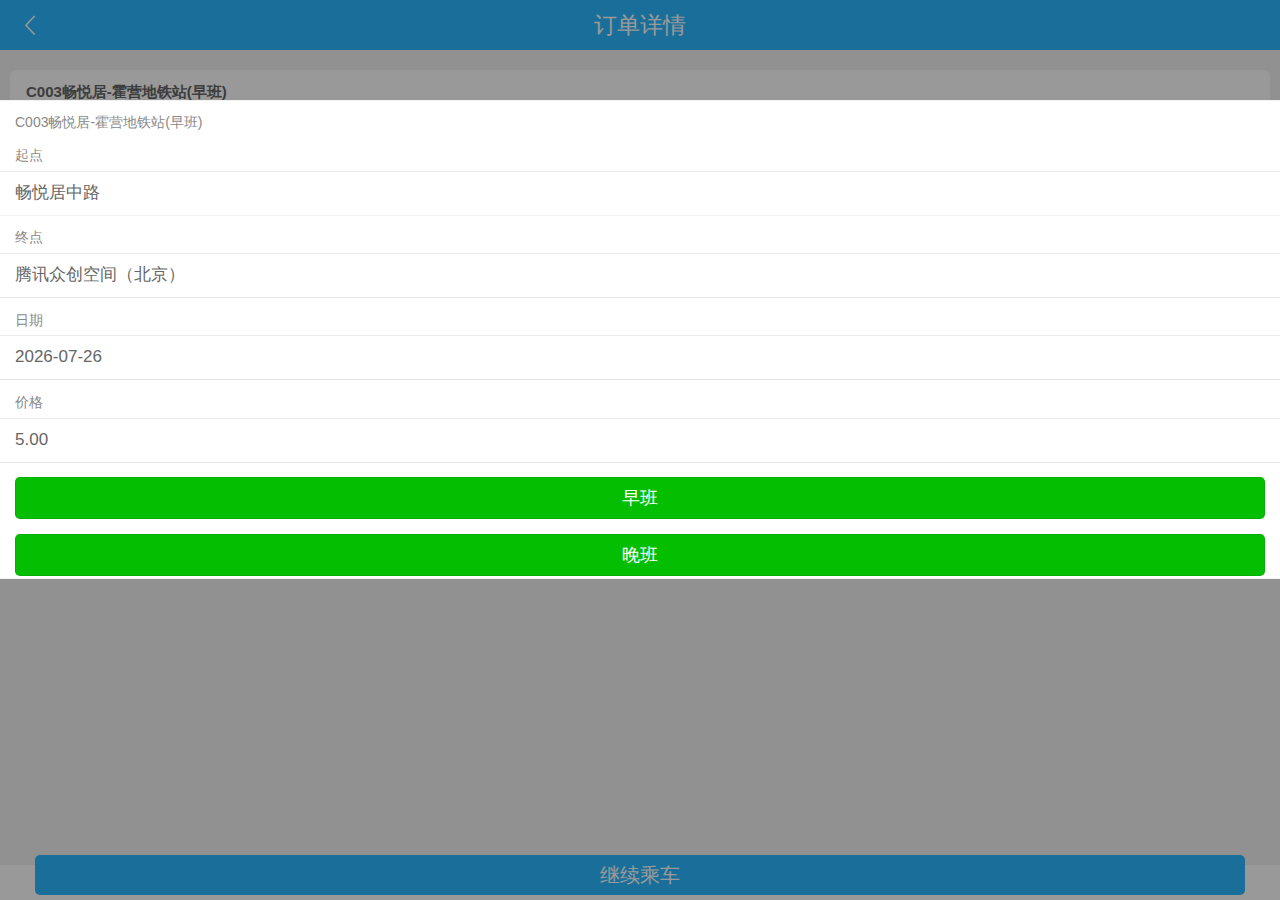
==== commit 7ab19c99: "commit" ====
--- a/index.html
+++ b/index.html
@@ -1,400 +1,422 @@
 <!DOCTYPE html>
 <html>
-    <head>
-        <meta charset="UTF-8">
-        <title>Rainbow</title>
-        <meta content='width=device-width, initial-scale=1, maximum-scale=1, user-scalable=no' name='viewport'>
-        <meta name="viewport" content="initial-scale=1.0, user-scalable=no" />
-        <link href="./weui.min.css" rel="stylesheet" />
-        <link href="./jquery-weui.css" rel="stylesheet" />
-        <link href="./wechat.css" rel="stylesheet" />
-        <script src="./vue.js"></script>
-
-        <style>
-            #cnzz_stat_icon_1261420836{
-                display: none;
-            }
-        </style>
-    </head>
-    <body>
-<link rel="stylesheet" href="./ticket.css" />
-<style type="text/css">
-    /* body {
+
+<head>
+    <meta charset="UTF-8">
+    <title>Rainbow</title>
+    <meta content='width=device-width, initial-scale=1, maximum-scale=1, user-scalable=no' name='viewport'>
+    <meta name="viewport" content="initial-scale=1.0, user-scalable=no" />
+    <link href="./weui.min.css" rel="stylesheet" />
+    <link href="./jquery-weui.css" rel="stylesheet" />
+    <link href="./wechat.css" rel="stylesheet" />
+    <link rel="stylesheet" href="./ticket.css" />
+    <script src="./vue.js"></script>
+    <style type="text/css">
+        /* body {
          overflow: hidden;
      }*/
-    .weui_cell_new:before {
-        content: " ";
-        position: absolute;
-        top: 0;
-        width: 100%;
-        height: 1px;
-        color: #D9D9D9;
-        -webkit-transform-origin: 0 0;
-        transform-origin: 0 0;
-        -webkit-transform: scaleY(0.5);
-        transform: scaleY(0.5);
-        left: 15px;
-    }
-
-    .weui_cell {
-        border-bottom: 1px solid #f2f2f2;
-    }
-    .weui_cell:after{
-        border: none;
-    }
-    #orderDetail {
-        position: absolute;
-        padding-bottom: 80px;
-        top: 50px;
-        bottom: 35px;
-        left: 0;
-        right: 0;
-    }
-    #nowTicket{
-        width: 97%;
-        padding: 6px 1.5%;
-        background: #fff;
-        border-radius: 6px;
-    }
-    .open_wechat{
-        display: none;
-        position: fixed;
-        top: -1px;
-        left: 0;
-        z-index: 10;
-    }
-    .open_wechat img{
-        width: 100%;
-    }
-    #share{
-        display: none;
-    }
-    .every_bill_title{
-        margin-right: 16px;
-    }
-</style>
-
-<div class="open_wechat">
-    <img src="http://www.rainbow-bus.cn/rainbow/wechat/img/open_wechat.png">
-</div>
-<div id="ferryDetails">
-    <div class="headerBar ">
-        <a class="go_back" href="javascript:void(0);"></a>
-        订单详情
-        <span class="cright back_rule" id="backRule" href="javascript:void(0)" hidden><i>?</i></span>
-        <span class="cright back_ticket" style="width:40px;right:30px;" id="bak" href="javascript:void(0)" hidden>退款</span>
-    </div>
-    <div class="content" id="orderDetail">
-        <div class="driver_name" style="display: none;">
-            <p class="diver_name_word" id="busDriver1"></p>
-            <p class="diver_procurator" id="procurator"></p>
+        .weui_cell_new:before {
+            content: " ";
+            position: absolute;
+            top: 0;
+            width: 100%;
+            height: 1px;
+            color: #D9D9D9;
+            -webkit-transform-origin: 0 0;
+            transform-origin: 0 0;
+            -webkit-transform: scaleY(0.5);
+            transform: scaleY(0.5);
+            left: 15px;
+        }
+
+        .weui_cell {
+            border-bottom: 1px solid #f2f2f2;
+        }
+
+        .weui_cell:after {
+            border: none;
+        }
+
+        #orderDetail {
+            position: absolute;
+            padding-bottom: 80px;
+            top: 50px;
+            bottom: 35px;
+            left: 0;
+            right: 0;
+        }
+
+        #nowTicket {
+            width: 97%;
+            padding: 6px 1.5%;
+            background: #fff;
+            border-radius: 6px;
+        }
+
+        .open_wechat {
+            display: none;
+            position: fixed;
+            top: -1px;
+            left: 0;
+            z-index: 10;
+        }
+
+        .open_wechat img {
+            width: 100%;
+        }
+
+        #share {
+            display: none;
+        }
+
+        .every_bill_title {
+            margin-right: 16px;
+        }
+    </style>
+    <style>
+        .settings {
+            position: fixed;
+            z-index: 100;
+            top: 0;
+            left: 0;
+            width: 100%;
+            height: 100%;
+            background: rgba(0,0,0,.4);
+        }
+        .settings_container {
+            position: absolute;
+            top: 100px;
+            width: 100%;
+
+        }
+    </style>
+</head>
+
+<body>
+    <div id="ferryDetails">
+        <div class="headerBar ">
+            <a class="go_back" href="javascript:void(0);"></a>
+            订单详情
         </div>
-        <div class=" bill_number" style="height: 10px;">
-            <!--订单编号：<span id="orderNum"></span>-->
-        </div>
-
-        <div class="today_ticket" style="padding:10px 0; background: #fff" v-if="isCheckTicket">
-            <div class="ticket_title clearfix" style="height: 98px;">
-                <h3 class="route_name" v-text="routeName"></h3>
-                <div class="start_end clearfix">
-                    <p class=" start_ads clearfix" style=" height:18px; line-height: 18px; font-size: 13px;">
-                        <i class=" cleft start_circle"></i>
-                        <span class="cleft" v-text="firstStationName"></span>
-                    </p>
-                    <p class=" end_ads clearfix" style=" height:18px; line-height: 18px; font-size: 13px;">
-                        <i class="cleft end_circle"></i>
-                        <span class="cleft" v-text="lastStationName"></span>
-                    </p>
-                </div>
-            </div>
-            <div class="" style="height:200px;">
-                <!--<h3 style=" margin-top: 12px; font-size: 43px; padding: 36px 0 0; text-align: center;color:#486ba6; " id="car_number1"></h3>-->
-                <div class="seat_info" style="color: #486ba6;">
-                    <div class="clearfix bg_animate seat_info_block" style=" position: absolute; top: 96px; font-size: 1.5rem; font-weight: bold; width:100%; margin: 0 auto;text-align: center;z-index: 10; background-image: none;">
-                        <div>
-                            <span v-text="carTime"></span>
-                        </div>
-                    </div>
-                    <!--旋转-->
-                    <div class="circles" style="top:0" v-show="isCheckTicket">
-                        <!--v-show="isCheckTicket"-->
-                        <div></div>
-                        <div></div>
-                        <div></div>
-                        <span></span>
-                    </div>
-                </div>
-            </div>
-    </div>
-        <div id="otherTicket" class="bill_details" style="padding-bottom: 13px;" v-if="!isCheckTicket">
-        <div class="clearfix route_details_title">
-            <h3 class="route_name cleft" id="route_name1" v-text="routeName"></h3>
-        </div>
-        <div class="start_end">
-            <div class="clearfix start_point mt2">
-                <i class=" cleft start_circle"></i>
-                <p class="cleft" style="width: 84%; overflow:hidden; white-space: nowrap;text-overflow: ellipsis " v-text="firstStationName"></p>
-            </div>
-
-            <div class="clearfix end_point">
-                <i class=" cleft end_circle"></i>
-                <p class="cleft" style="width: 84%; overflow:hidden; " v-text="lastStationName"></p>
+        <div v-show="!showPage" class="settings">
+            <div class="weui_panel settings_container">
+                <div class="weui_cells_title">{{routeName}}</div>
+                <div class="weui_cells_title"><label for="firstStationName">起点</label></div>
+                <div class="weui_cells weui_cells_form">
+                    <div class="weui_cell">
+                        <input class="weui_input" id="firstStationName" type="text" placeholder="起点" v-model="firstStationName">
+                    </div>
+                </div>
+                <div class="weui_cells_title"><label for="lastStationName">终点</label></div>
+                <div class="weui_cells weui_cells_form">
+                    <div class="weui_cell">
+                        <input class="weui_input" id="lastStationName" type="text" placeholder="终点" v-model="lastStationName">
+                    </div>
+                </div>
+                <div class="weui_cells_title"><label for="carTime">日期</label></div>
+                <div class="weui_cells weui_cells_form">
+                    <div class="weui_cell">
+                        <input class="weui_input" id="carTime" type="text" placeholder="日期" v-model="carTime">
+                    </div>
+                </div>
+                <div class="weui_cells_title"><label for="money">价格</label></div>
+                <div class="weui_cells weui_cells_form">
+                    <div class="weui_cell">
+                        <input class="weui_input" id="money" type="text" placeholder="价格" v-model="money">
+                    </div>
+                </div>
+                <div class="weui_btn_area">
+                    <button class="weui_btn weui_btn_primary" @click="setRoute(0)">早班</button>
+                    <button class="weui_btn weui_btn_primary" @click="setRoute(1)">晚班</button>
+                </div>
             </div>
         </div>
-        <div class="seat_info" style="display: none;">
-            <div class="clearfix seat_info_block" style="font-weight: bold; width:90%; margin: 0 auto;text-align: center;">
-                <div>
+        <div>
+            <div class="content" id="orderDetail">
+                <div class="driver_name" style="display: none;">
+                    <p class="diver_name_word" id="busDriver1"></p>
+                    <p class="diver_procurator" id="procurator"></p>
+                </div>
+                <div class=" bill_number" style="height: 10px;">
+                    <!--订单编号：<span id="orderNum"></span>-->
+                </div>
+
+                <div class="today_ticket" style="padding:10px 0; background: #fff" v-if="isCheckTicket">
+                    <div class="ticket_title clearfix" style="height: 98px;">
+                        <h3 class="route_name" v-text="routeName"></h3>
+                        <div class="start_end clearfix">
+                            <p class=" start_ads clearfix" style=" height:18px; line-height: 18px; font-size: 13px;">
+                                <i class=" cleft start_circle"></i>
+                                <span class="cleft" v-text="firstStationName"></span>
+                            </p>
+                            <p class=" end_ads clearfix" style=" height:18px; line-height: 18px; font-size: 13px;">
+                                <i class="cleft end_circle"></i>
+                                <span class="cleft" v-text="lastStationName"></span>
+                            </p>
+                        </div>
+                    </div>
+                    <div class="" style="height:200px;">
+                        <!--<h3 style=" margin-top: 12px; font-size: 43px; padding: 36px 0 0; text-align: center;color:#486ba6; " id="car_number1"></h3>-->
+                        <div class="seat_info" style="color: #486ba6;">
+                            <div class="clearfix bg_animate seat_info_block" style=" position: absolute; top: 96px; font-size: 1.5rem; font-weight: bold; width:100%; margin: 0 auto;text-align: center;z-index: 10; background-image: none;">
+                                <div>
+                                    <span v-text="carTime"></span>
+                                </div>
+                            </div>
+                            <!--旋转-->
+                            <div class="circles" style="top:0" v-show="isCheckTicket">
+                                <!--v-show="isCheckTicket"-->
+                                <div></div>
+                                <div></div>
+                                <div></div>
+                                <span></span>
+                            </div>
+                        </div>
+                    </div>
+                </div>
+                <div id="otherTicket" class="bill_details" style="padding-bottom: 13px;" v-if="!isCheckTicket">
+                    <div class="clearfix route_details_title">
+                        <h3 class="route_name cleft" id="route_name1" v-text="routeName"></h3>
+                    </div>
+                    <div class="start_end">
+                        <div class="clearfix start_point mt2">
+                            <i class=" cleft start_circle"></i>
+                            <p class="cleft" style="width: 84%; overflow:hidden; white-space: nowrap;text-overflow: ellipsis "
+                                v-text="firstStationName"></p>
+                        </div>
+
+                        <div class="clearfix end_point">
+                            <i class=" cleft end_circle"></i>
+                            <p class="cleft" style="width: 84%; overflow:hidden; " v-text="lastStationName"></p>
+                        </div>
+                    </div>
+                    <div class="seat_info" style="display: none;">
+                        <div class="clearfix seat_info_block" style="font-weight: bold; width:90%; margin: 0 auto;text-align: center;">
+                            <div>
+                            </div>
+                        </div>
+                    </div>
+                </div>
+                <div id="more_operate" class="clearfix more_operate" style="display: none;">
+                    <a id="join_talk" class="cleft car_position join_talk_2">加入群聊</a>
+                    <a id="vp" class="cright car_position" href="javascript:void(0);">站点信息</a>
+                </div>
+                <div id="other_details_info">
+                    <div class="bill_details">
+                        <h3 class="route_details_title">乘车信息</h3>
+                        <ul class="bill_details_list">
+                            <li class="clearfix">
+                                <span class="cleft every_bill_title">乘车日期:</span>
+                                <p class="cleft" style="color: #00a7d0; font-weight: bold;" v-text="carTime"></p>
+                            </li>
+                        </ul>
+                    </div>
+
+                    <div class="bill_details">
+                        <h3 class="route_details_title">支付信息</h3>
+                        <ul class="bill_details_list">
+                            <li class="clearfix">
+                                <span class="cleft every_bill_title">实付金额:</span>
+                                <p class="cleft" id="paid" v-text="money"></p>
+                            </li>
+                            <li class="clearfix">
+                                <span class="cleft every_bill_title">订单状态:</span>
+                                <p class="cleft" id="orderState" v-text="orderStatusT"></p>
+                            </li>
+                            <li class="clearfix">
+                                <span class="cleft every_bill_title ">下单日期</span>
+                                <p class="cleft orange" style="color: #999;" v-text="carTime"></p>
+                            </li>
+                            <li class="clearfix">
+                                <span class="cleft every_bill_title ">订单编号</span>
+                                <p class="cleft orange" style="color: #999;" v-text="orderNumber"></p>
+                            </li>
+                        </ul>
+                    </div>
+                    <div style="height: 2px;background: #f2f2f2;"></div>
+                    <div class="weui_cell_new" style="display:none ;padding: 0px 10px 0px 10px;">
+                        <div class="weui_cell_bd weui_cell_primary" style="font-size: 12px;">
+                            <span>发车时间：</span><span id="routeTime"></span>
+                            <button id="payMoney" style="display: none;float: right;margin-right: 10px;color:white;
+                        height: 30px;width: 60px;background-color: #05B402;border: 0;border-radius: 5px;">支付
+                            </button>
+
+                        </div>
+                    </div>
+                </div>
+
+
+
+                <div class="weui_cells" style=" display:none ;margin-top:0;background-color: white;">
+                    <div class="weui_cell" style="padding: 10px;border:0;">
+                        <div class="weui_cell_bd weui_cell_primary">
+                            <span id="type"></span>
+                        </div>
+                        <div class="weui_cell_new">
+                            <div class="weui_cell_bd weui_cell_primary" style="font-size: 12px;">
+                                <!--<span>下单时间：</span><span id="createTime"></span>-->
+                            </div>
+                        </div>
+                    </div>
+                    <div class="weui_cell" style="padding: 5px 10px 5px 10px;">
+                        <div class="weui_cell_bd weui_cell_primary" style=" font-size: 16px">
+                            <span id="routeName"></span>
+                        </div>
+                    </div>
+                    <div class="weui_cell_new" style="padding: 0px 10px 0px 10px;border-top: 5px;">
+                        <div class="weui_cell_bd weui_cell_primary" style="font-size: 12px">
+                            <span>行&#12288;&#12288;程：</span><span id="distance"></span><span>公里</span>
+                        </div>
+                    </div>
+                    <div class="weui_cell_new" style="padding: 0px 10px 0px 10px;">
+                        <div class="weui_cell_bd weui_cell_primary" style="font-size: 12px;">
+                            <span>用&#12288;&#12288;时：约<span id="tripTime"></span>分钟</span>
+                        </div>
+                    </div>
+
+                    <div class="weui_cell_new" style="padding: 0px 10px 0px 10px;border-top: 5px;">
+                        <div class="weui_cell_bd weui_cell_primary" style="font-size: 12px">
+                            <span>到站时间：</span><span id="firstTime"></span>
+                        </div>
+                    </div>
+                    <div class="weui_cell weui-row weui-no-gutter" style="font-size: 14px; ">
+                        <div class="weui_cell_bd weui_cell_primary weui-col-60">
+                            <span>车票</span>
+                        </div>
+                        <div class=" weui-col-40 weui-row weui-no-gutter" style="color: red">
+                            <span class="weui-col-50" style="padding-left: 15%;">X<span id="count"></span></span>
+                            <span class="weui-col-50">￥<span id="ticketPrice"></span></span>
+                        </div>
+                    </div>
+                    <div id="service" class="weui_cells" style="margin-top: 0"></div>
+
                 </div>
             </div>
-        </div>
-        </div>
-        <div id="more_operate" class="clearfix more_operate" style="display: none;">
-        <a id="join_talk" class="cleft car_position join_talk_2">加入群聊</a>
-        <a id="vp" class="cright car_position" href="javascript:void(0);">站点信息</a>
-        </div>
-        <div id="other_details_info">
-        <div class="bill_details">
-            <h3 class="route_details_title">乘车信息</h3>
-            <ul class="bill_details_list">
-                <li class="clearfix">
-                    <span class="cleft every_bill_title">乘车日期:</span>
-                    <p class="cleft" style="color: #00a7d0; font-weight: bold;" v-text="carTime"></p>
-                </li>
-            </ul>
-        </div>
-
-        <div class="bill_details">
-            <h3 class="route_details_title">支付信息</h3>
-            <ul class="bill_details_list">
-                <li class="clearfix">
-                    <span class="cleft every_bill_title">实付金额:</span>
-                    <p class="cleft" id="paid" v-text="money"></p>
-                </li>
-                <li class="clearfix">
-                    <span class="cleft every_bill_title">订单状态:</span>
-                    <p class="cleft" id="orderState" v-text="orderStatusT"></p>
-                </li>
-                <li class="clearfix">
-                    <span class="cleft every_bill_title ">下单日期</span>
-                    <p class="cleft orange" style="color: #999;" v-text="carTime"></p>
-                </li>
-                <li class="clearfix">
-                    <span class="cleft every_bill_title ">订单编号</span>
-                    <p class="cleft orange" style="color: #999;" v-text="orderNumber"></p>
-                </li>
-            </ul>
-        </div>
-        <div style="height: 2px;background: #f2f2f2;"></div>
-        <div class="weui_cell_new" style="display:none ;padding: 0px 10px 0px 10px;">
-            <div class="weui_cell_bd weui_cell_primary" style="font-size: 12px;">
-                <span>发车时间：</span><span id="routeTime"></span>
-                <button id="payMoney" style="display: none;float: right;margin-right: 10px;color:white;
-                    height: 30px;width: 60px;background-color: #05B402;border: 0;border-radius: 5px;">支付
-                </button>
-
-            </div>
-        </div>
-        </div>
-
-
-
-    <div class="weui_cells" style=" display:none ;margin-top:0;background-color: white;">
-        <div class="weui_cell" style="padding: 10px;border:0;">
-            <div class="weui_cell_bd weui_cell_primary">
-                <span id="type"></span>
-            </div>
-            <div class="weui_cell_new">
-                <div class="weui_cell_bd weui_cell_primary" style="font-size: 12px;">
-                    <!--<span>下单时间：</span><span id="createTime"></span>-->
-                </div>
-            </div>
-        </div>
-        <div class="weui_cell" style="padding: 5px 10px 5px 10px;">
-            <div class="weui_cell_bd weui_cell_primary" style=" font-size: 16px">
-                <span id="routeName"></span>
-            </div>
-        </div>
-        <div class="weui_cell_new" style="padding: 0px 10px 0px 10px;border-top: 5px;">
-            <div class="weui_cell_bd weui_cell_primary" style="font-size: 12px">
-                <span>行&#12288;&#12288;程：</span><span id="distance"></span><span>公里</span>
-            </div>
-        </div>
-        <div class="weui_cell_new" style="padding: 0px 10px 0px 10px;">
-            <div class="weui_cell_bd weui_cell_primary" style="font-size: 12px;">
-                <span>用&#12288;&#12288;时：约<span id="tripTime"></span>分钟</span>
-            </div>
-        </div>
-
-        <div class="weui_cell_new" style="padding: 0px 10px 0px 10px;border-top: 5px;">
-            <div class="weui_cell_bd weui_cell_primary" style="font-size: 12px">
-                <span>到站时间：</span><span id="firstTime"></span>
-            </div>
-        </div>
-        <div class="weui_cell weui-row weui-no-gutter" style="font-size: 14px; ">
-            <div class="weui_cell_bd weui_cell_primary weui-col-60">
-                <span>车票</span>
-            </div>
-            <div class=" weui-col-40 weui-row weui-no-gutter" style="color: red">
-                <span class="weui-col-50" style="padding-left: 15%;">X<span id="count"></span></span>
-                <span class="weui-col-50">￥<span id="ticketPrice"></span></span>
-            </div>
-        </div>
-        <div id="service" class="weui_cells" style="margin-top: 0"></div>
-
-    </div>
-    </div>
-    <div class="pay_moneyDiv" style="position: fixed; padding-top: 0;">
-        <a id="btn_a" href="/rainbow/wechat/cht" class="weui_btn_warn pay_money_btn">继续乘车</a>
-    </div>
-    <div class="weui_dialog_confirm" id="dialog1" style="display: none;">
-        <div class="weui_mask weui_mask_visible"></div>
-        <div class="weui_dialog weui_dialog_visible">
-            <div class="trade_record_title" style="width: 50%;border-color: #999; margin: 0 auto 26px;;">
-                <p style="background: #fafafc;font-size: 0.8rem;color: #555; font-weight: bold;">退订车票</p>
-            </div>
-            <div class="weui_dialog_bd" style="color: #333; text-align: center; font-size: 15px;"><span v-text="firstStationName"></span>--<span v-text="lastStationName"></span></div>
-            <div class="weui_dialog_bd" style="margin: 10px auto; font-size: 14px; text-align: center;">乘车日期<span id="serviceDate_t"></span><br />退款金额￥<span id="paid_t"></span><span id="pay_hand" style="display: none;">&nbsp;&nbsp;手续费￥<span id="pay_handling"></span></span></div>
-
-            <!--<div class="weui_dialog_bd">退款金额￥<span>20.00</span></div>-->
-            <!--<div class="weui_dialog_bd">退款后,金额会以零钱方式退回到您的账户</div>-->
-            <div class="clearfix" style="margin: 20px;">
-                <a id="cancelBtn" href="javascript:;" class="cright pay_money_btn" style="width: 47%; height: 38px;background: #fff;color:#999;border:1px solid #ccc; ">取消</a>
-                <a id="okBtn" href="javascript:;" class="cleft pay_money_btn" style="width: 47%;">确定</a>
-            </div>
-            <p id="returnCount" style="margin:-10px 0 10px 0;text-align: center;color: red"></p>
-        </div>
-    </div>
-
-    <div class="weui_dialog_alert" id="dialogDelete" style="display: none;">
-        <div class="weui_mask weui_mask_visible"></div>
-        <div class="weui_dialog weui_dialog_visible">
-            <div class="weui_dialog_hd"><strong class="weui_dialog_title">提示</strong></div>
-            <div class="weui_dialog_bd">
-                <div class="weui_cell">
-                    <label style="width: 100%;text-align: center;">是否确定删除</label>
-                </div>
-            </div>
-            <div class="weui_dialog_ft">
-                <a id="noDelete" href="javascript:;" class="weui_btn_dialog default"
-                   style="border-right: 2px solid #d5d5d6;">取消</a>
-                <a id="okDelete" href="javascript:;" class="weui_btn_dialog primary">确定</a>
+            <div class="pay_moneyDiv" style="position: fixed; padding-top: 0;">
+                <a id="btn_a" href="/rainbow/wechat/cht" class="weui_btn_warn pay_money_btn">继续乘车</a>
             </div>
         </div>
     </div>
-    <form id="detailForm" action="" method="post">
-        <input id="soIdHidden" name="soIdHidden" type="hidden" value="154348750287822099187"/>
-        <input id="buyTypeHidden" type="hidden" />
-        <input id="tbHidden" name="tbHidden" type="hidden" value="0"/>
-        <input id="idHidden" type="hidden"/>
-        <input id="tboneHidden" type="hidden"/>
-        <input id="moneyHidden" type="hidden"/>
-        <input id="passengerIdHidden" type="hidden"/>
-        <input id="driverIdHidden" type="hidden"/>
-        <input id="goodCountC" type="hidden"/>
-        <input id="badCountC" type="hidden"/>
-        <input id="planIdHidden" type="hidden"/>
-        <input id="routesId" name="routesIdHidden" type="hidden" value=""/>
-        <input id="uid" name="uidHidden" type="hidden" value=""/>
-        <input id="did" name="didHidden" type="hidden" value=""/>
-        <input id="orderId" name="orderIdHidden" type="hidden" />
-        <input id="createTimeHidden" name="createTimeHidden" type="hidden" />
-        <!--分享title-->
-        <input id="titleHidden" name="titleHidden" type="hidden" />
-        <!--分享url-->
-        <input id="urlHidden" name="urlHidden" type="hidden" />
-        <!--分享imgUrl-->
-        <input id="imgUrlHidden" name="imgUrlHidden" type="hidden" />
-    </form>
-</div>
-        <div class="weui_dialog_alert" id="dialog" style="display: none;">
-            <div class="weui_mask weui_mask_visible"></div>
-            <div class="weui_dialog weui_dialog_visible">
-                <div class="weui_dialog_hd"><strong class="weui_dialog_title"></strong></div>
-                <div class="weui_dialog_bd"></div>
-                <div class="weui_dialog_ft">
-                    <a id="okBtn"  href="javascript:$('#dialog').hide();" class="weui_btn_dialog primary">确定</a>
-                </div>
-            </div>
-        </div>
-
-        <!--new dialog-->
-        <div class="weui_dialog_alert" id="newDialog" style="display: none;">
-            <div class="weui_mask weui_mask_visible" id="closeDialog" ></div>
-            <div class="weui_dialog weui_dialog_visible">
-                <!--<div class="weui_dialog_hd"><strong class="weui_dialog_title"></strong></div>-->
-                <div class="clearfix weui_dialog_bd" style="padding: 18px 0;">
-                    <div class="cleft dig_img">&nbsp;</div>
-                    <div class="cleft dig_content" style="width: 63%;">
-                        <img class="dig_warning" src="/rainbow/wechat/img/dig_warning.png">
-                        <img class="dig_success" src="/rainbow/wechat/img/dig_success.png">
-                        <div class="dig_title"></div>
-                        <div class="dig_text"></div>
-                    </div>
-                </div>
-               <!-- <div class="weui_dialog_ft">
-                    <a id="closeDialog" href="javascript:$('#dialog').hide();" class="weui_btn_dialog primary">确定</a>
-                </div>-->
-            </div>
-        </div>
-        <form>
-            <input id="userId_index" type="hidden" />
-        </form>
-<script>
-    new Vue({
-        el:'#ferryDetails',
-        data:{
-            routeName:'',
-            orderId:'',
-            orderNumber:'',
-            carTime:'',
-            driveName:'',
-            money:'',
-            orderStatus: '1',
-            isCheckTicket: false,
-            firstStationName:'',
-            lastStationName:'',
-        },
-        mounted:function () {
-            this.getDetails();
-        },
-        computed:{
-            orderStatusT:function () {
-                if(this.orderStatus == 0){
-                    return '已支付'
-                }else {
-                    return '已失效'
+    <script>
+        new Vue({
+            el: '#ferryDetails',
+            data: {
+                showPage: false,
+                routeName: '',
+                orderId: '',
+                orderNumber: 'D1543487502669B149811',
+                carTime: '',
+                driveName: '',
+                money: '5.00',
+                orderStatus: 0,
+                isCheckTicket: false,
+                firstStationName: '畅悦居中路',
+                lastStationName: '腾讯众创空间（北京）',
+                AMPM: ['C003畅悦居-霍营地铁站(早班)', 'C003霍营地铁站-畅悦居(晚班)']
+            },
+            mounted: function () {
+                // this.getDetails();
+                this.carTime = this.getCarTime();
+                this.routeName = this.AMPM[0]
+            },
+            computed: {
+                orderStatusT: function () {
+                    if (this.orderStatus == 0) {
+                        return '已支付'
+                    } else {
+                        return '已失效'
+                    }
+                }
+            },
+            methods: {
+                getDetails: function () {
+                    var orderInfo = {
+                        "isArchived": 0,
+                        "id": "154348750287822099187",
+                        "routeType1": 0,
+                        "isFavorable": null,
+                        "nonce_str": "98F3C7095E8E104FC156",
+                        "prepay_id": "wx29183142829459cf4b55cbfb2120853820",
+                        "driverName": "袁师傅",
+                        "bus_number": "C004",
+                        "bus_order_number": "京AW7502",
+                        "driverId": 225,
+                        "goodNo": 0,
+                        "badNo": 0,
+                        "service_number_plans_id": 16078,
+                        "sumPrice": "3.00",
+                        "sfMoney": "3.00",
+                        "ticketCount": 1,
+                        "orderSeats": null,
+                        "seatNum": null,
+                        "evaluation": null,
+                        "money": "0.00",
+                        "passengerId": 149811,
+                        "ticketCoupons": 0,
+                        "state": 0,
+                        "isCheckTicket": 1,
+                        "routeName": "C003霍营地铁站-畅悦居(晚班)",
+                        "routesId": 682,
+                        "routeType": 0,
+                        "firstTime": "18:00:00",
+                        "finalTime": "21:05:00",
+                        "distance": 0,
+                        "createTime": "2018-11-29 18:31:42",
+                        "create_time": "2018-11-29T10:31:42.000Z",
+                        "orderNumber": "D1543487502669B149811",
+                        "ticketPrice": "3.00",
+                        "serviceDate": "2018-11-29",
+                        "serviceEndDate": "2018-11-29 21:05",
+                        "serviceTime": "18:00:00",
+                        "enable": 1,
+                        "complete": 0,
+                        "snpId": 16078,
+                        "serviceDateTime": "2018-11-29 17:30",
+                        "first_stationTime": "2018-11-29 18:00",
+                        "last_stationTime": "2018-11-29 18:15",
+                        "up_station_id": 16411,
+                        "down_station_id": 14753,
+                        "now": "2018-11-29 18:31:52",
+                        "up_station_name": "腾讯众创空间（北京）",
+                        "down_station_name": "畅悦居中路",
+                        "buy_ticket_type": null,
+                        "up_station_time": "2018-11-29 00:00"
+                    };
+                    var details = orderInfo;
+                    this.orderId = details.id;
+                    this.orderNumber = details.orderNumber;
+                    this.carTime = this.getCarTime();
+                    this.driveName = details.driverName;
+                    this.routeName = details.routeName;
+                    this.money = details.sumPrice;
+                    this.orderStatus = details.state;
+                    this.firstStationName = details.up_station_name;
+                    this.lastStationName = details.down_station_name;
+                    if (details.isCheckTicket == 1) { //是否验票
+                        this.isCheckTicket = true;
+                    }
+                },
+                getCarTime: function () {
+                    var now = new Date()
+                    var fnNum = function (num) {
+                        return num < 10 ? '0' + num : num
+                    }
+                    return [now.getFullYear(), fnNum(now.getMonth() + 1), fnNum(now.getDate())].join('-')
+                },
+                setRoute: function (type) {
+                    // 默认早班，type = 1 为晚班
+                    if (type == 1) {
+                        var temp = this.firstStationName
+                        this.firstStationName = this.lastStationName
+                        this.lastStationName = temp
+                    }
+                    this.routeName = this.AMPM[type]
+                    this.showPage = true
+                    this.isCheckTicket = true;
                 }
             }
-        },
-        methods:{
-            getDetails:function () {
-                var res = {"status":true,"code":200,"msg":"OK","data":[{"orderInfo":{"isArchived":0,"id":"154348750287822099187","routeType1":0,"isFavorable":null,"nonce_str":"98F3C7095E8E104FC156","prepay_id":"wx29183142829459cf4b55cbfb2120853820","driverName":"袁师傅","bus_number":"C004","bus_order_number":"京AW7502","driverId":225,"goodNo":0,"badNo":0,"service_number_plans_id":16078,"sumPrice":"3.00","sfMoney":"3.00","ticketCount":1,"orderSeats":null,"seatNum":null,"evaluation":null,"money":"0.00","passengerId":149811,"ticketCoupons":0,"state":0,"isCheckTicket":1,"routeName":"C003霍营地铁站-畅悦居(晚班)","routesId":682,"routeType":0,"firstTime":"18:00:00","finalTime":"21:05:00","distance":0,"createTime":"2018-11-29 18:31:42","create_time":"2018-11-29T10:31:42.000Z","orderNumber":"D1543487502669B149811","ticketPrice":"3.00","serviceDate":"2018-11-29","serviceEndDate":"2018-11-29 21:05","serviceTime":"18:00:00","enable":1,"complete":0,"snpId":16078,"serviceDateTime":"2018-11-29 17:30","first_stationTime":"2018-11-29 18:00","last_stationTime":"2018-11-29 18:15","up_station_id":16411,"down_station_id":14753,"now":"2018-11-29 18:31:52","up_station_name":"腾讯众创空间（北京）","down_station_name":"畅悦居中路","buy_ticket_type":null,"up_station_time":"2018-11-29 00:00"},"teXiao":"green_line"}]}
-                // axios.post('/rainbow/wechat/shuttlebus/getOrederInfo',{
-                //     isArchived: '0',
-                //     orderId:'154348750287822099187'
-                // }).then(function (res) {
-                //     if(res.status){
-                    console.log('loaded')
-                        var details = res.data[0].orderInfo;
-                        this.orderId = details.id;
-                        this.orderNumber = details.orderNumber;
-                        this.carTime = details.createTime.split(' ')[0];
-                        this.driveName = details.driverName;
-                        this.routeName = details.routeName;
-                        this.money = details.sumPrice;
-                        this.orderStatus = details.state;
-                        this.firstStationName = details.up_station_name;
-                        this.lastStationName = details.down_station_name;
-                        if(details.isCheckTicket == 1){ //是否验票
-                            this.isCheckTicket = true;
-                        }
-                //     }
-                // }.bind(this)).catch(function (err) {
-                //     console.log(err.msg);
-                // })
-            }
-        }
-    })
-</script>
-    </body>
-</html>
+        })
+    </script>
+</body>
+
+</html>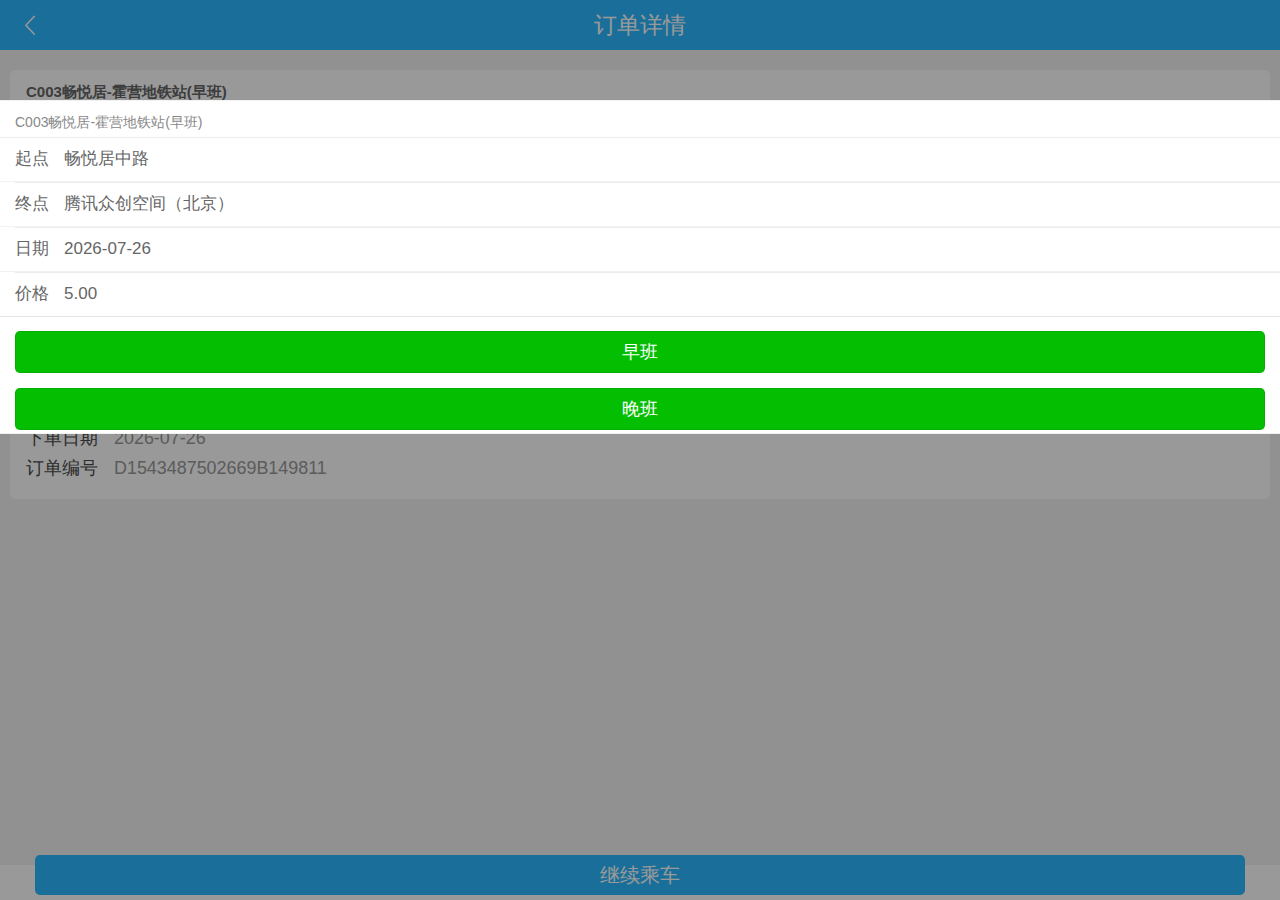
==== commit b4666539: "commit" ====
--- a/index.html
+++ b/index.html
@@ -101,27 +101,21 @@
         <div v-show="!showPage" class="settings">
             <div class="weui_panel settings_container">
                 <div class="weui_cells_title">{{routeName}}</div>
-                <div class="weui_cells_title"><label for="firstStationName">起点</label></div>
                 <div class="weui_cells weui_cells_form">
                     <div class="weui_cell">
+                        <label class="weui_label" for="firstStationName">起点</label>
                         <input class="weui_input" id="firstStationName" type="text" placeholder="起点" v-model="firstStationName">
                     </div>
-                </div>
-                <div class="weui_cells_title"><label for="lastStationName">终点</label></div>
-                <div class="weui_cells weui_cells_form">
                     <div class="weui_cell">
+                        <label class="weui_label" for="lastStationName">终点</label>
                         <input class="weui_input" id="lastStationName" type="text" placeholder="终点" v-model="lastStationName">
                     </div>
-                </div>
-                <div class="weui_cells_title"><label for="carTime">日期</label></div>
-                <div class="weui_cells weui_cells_form">
                     <div class="weui_cell">
+                        <label class="weui_label" for="carTime">日期</label>
                         <input class="weui_input" id="carTime" type="text" placeholder="日期" v-model="carTime">
                     </div>
-                </div>
-                <div class="weui_cells_title"><label for="money">价格</label></div>
-                <div class="weui_cells weui_cells_form">
                     <div class="weui_cell">
+                        <label class="weui_label" for="money">价格</label>
                         <input class="weui_input" id="money" type="text" placeholder="价格" v-model="money">
                     </div>
                 </div>
@@ -293,7 +287,7 @@
                 </div>
             </div>
             <div class="pay_moneyDiv" style="position: fixed; padding-top: 0;">
-                <a id="btn_a" href="/rainbow/wechat/cht" class="weui_btn_warn pay_money_btn">继续乘车</a>
+                <a id="btn_a" href="javascript:;" class="weui_btn_warn pay_money_btn">继续乘车</a>
             </div>
         </div>
     </div>
